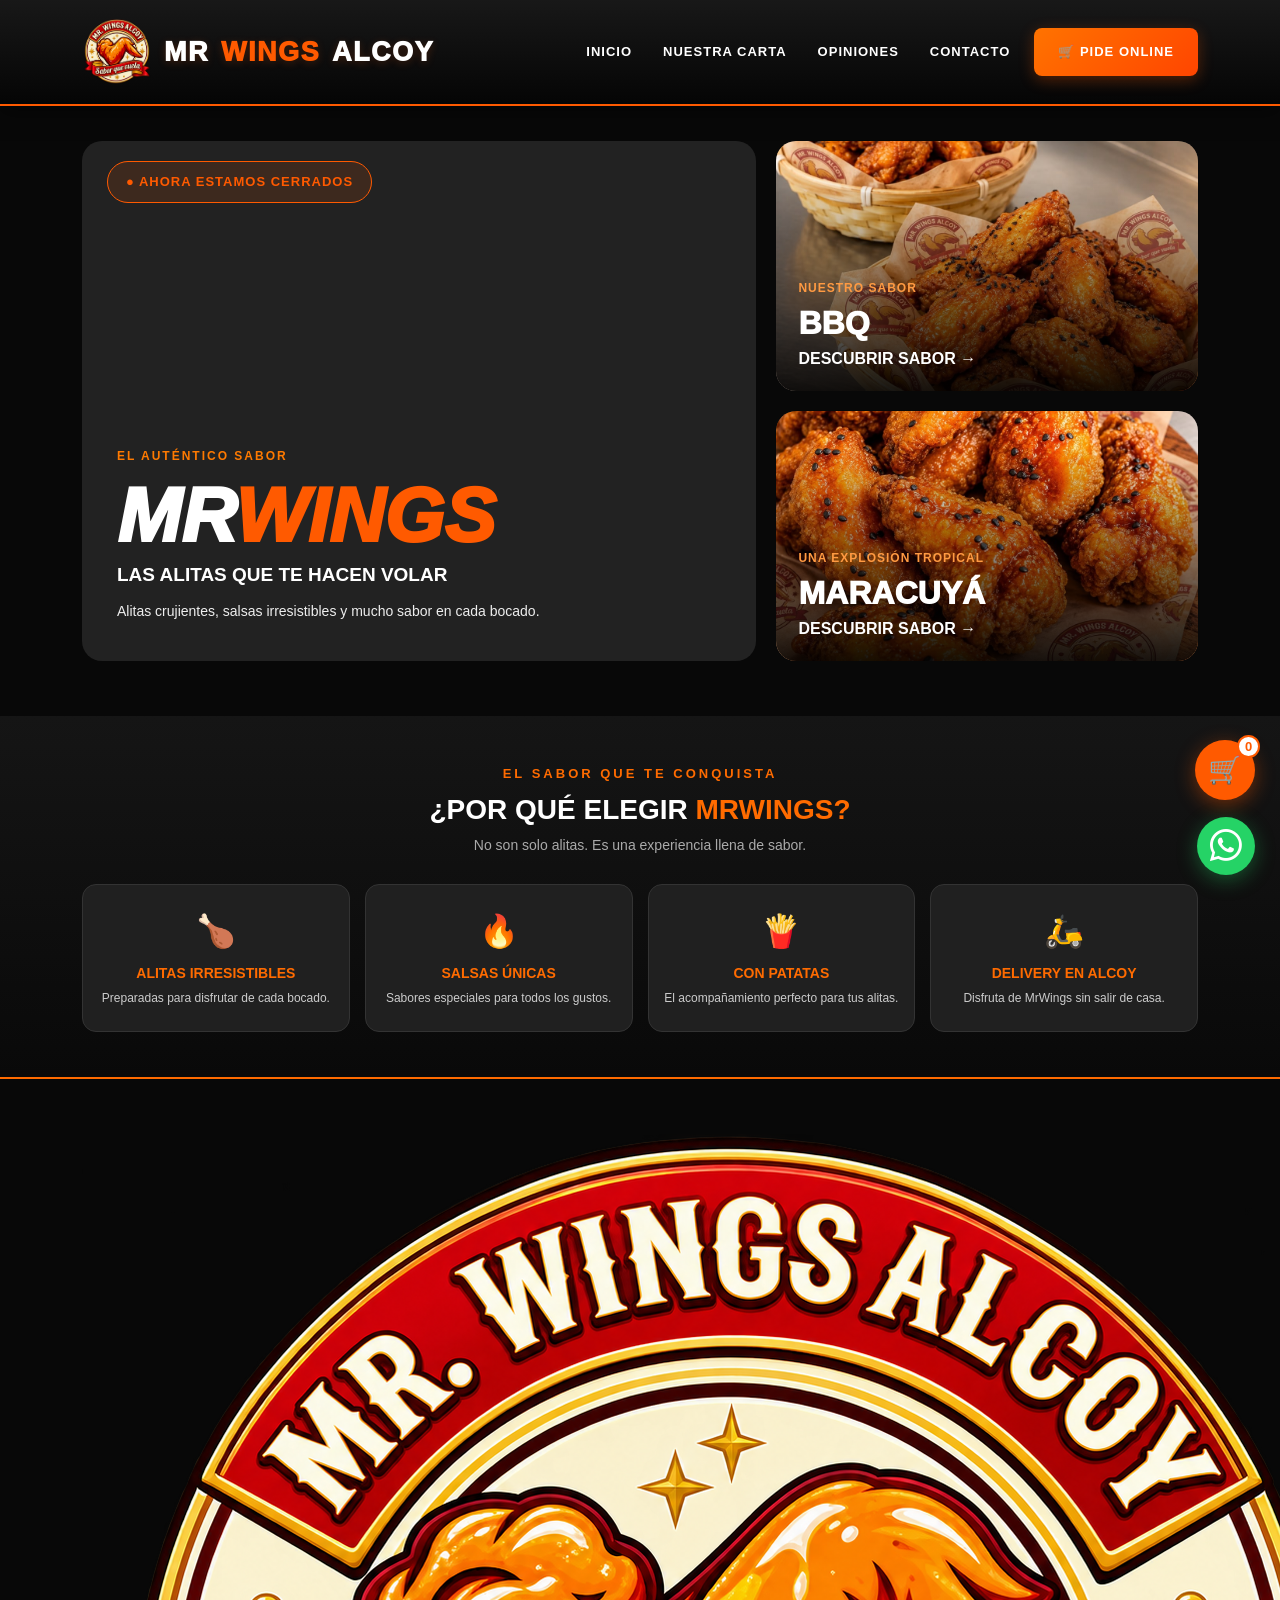
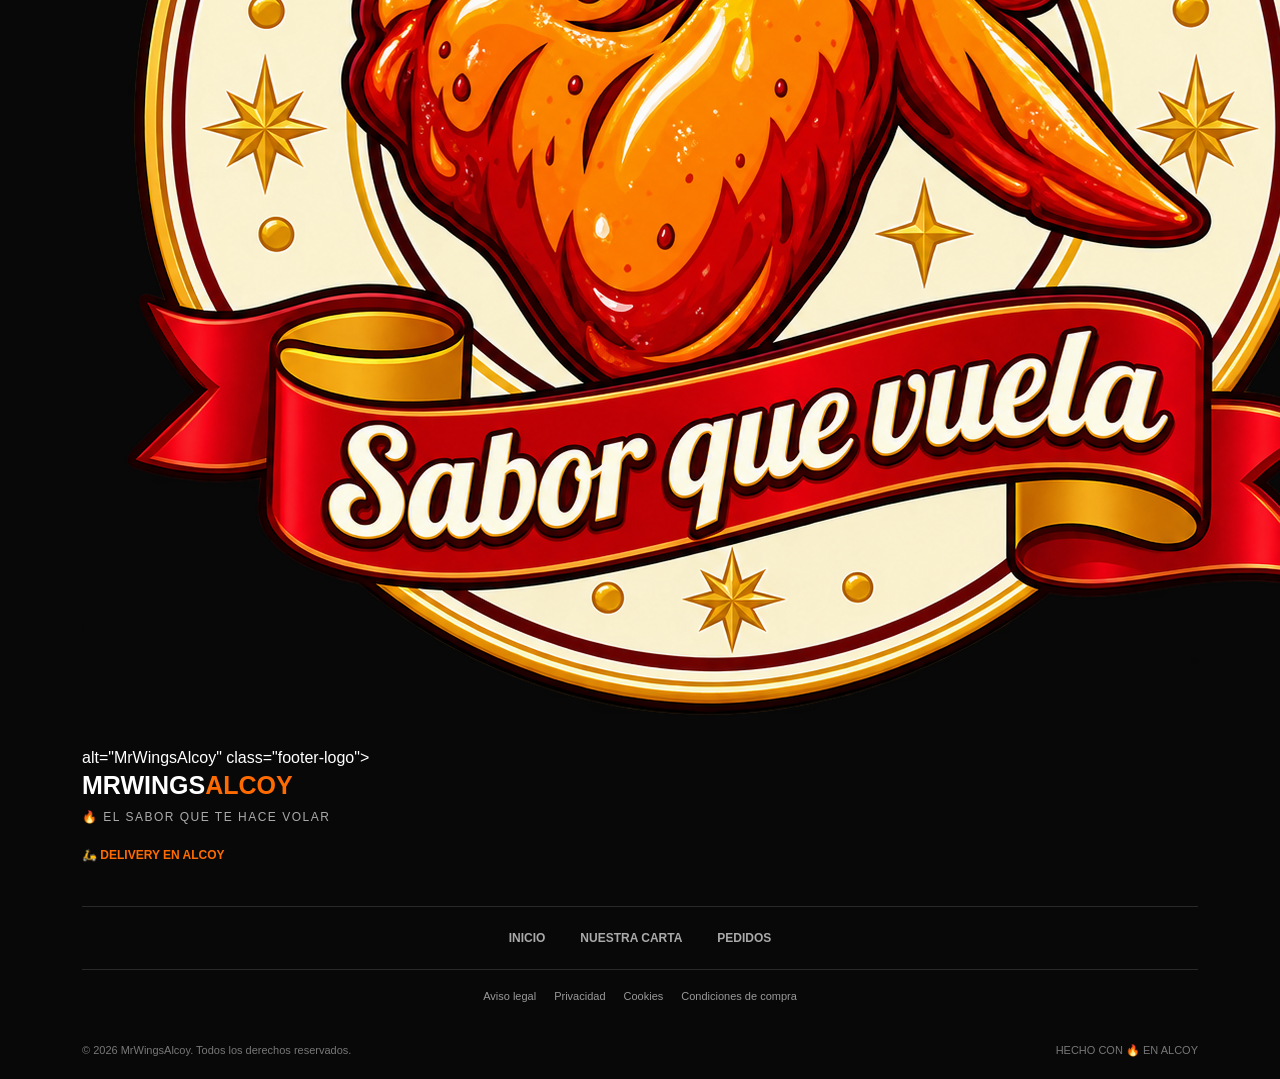
==== index.html @ 542bba17 "Update index.html" ====
<!DOCTYPE html>
<html lang="es">
<head>
    <meta charset="UTF-8">
    <meta name="viewport" content="width=device-width, initial-scale=1.0">

    <title>MrWingsAlcoy | Alitas de pollo y delivery en Alcoy</title>

    <meta name="description" content="Disfruta de las mejores alitas de pollo en Alcoy con MrWingsAlcoy. Alitas BBQ, bravas, acevichadas, maracuyá y trufadas. Haz tu pedido online y disfruta de nuestro servicio a domicilio.">
    <meta name="google-site-verification" content="Uw_Z_bibRD_j3VTrL-DyBEvqfF0OTS5CaYgEbSzAxOk">

    <meta name="keywords" content="alitas en Alcoy, alitas a domicilio Alcoy, wings Alcoy, comida a domicilio Alcoy, alitas BBQ, alitas bravas, MrWingsAlcoy">

    <meta name="author" content="MrWingsAlcoy">
    <meta name="robots" content="index, follow">
    <meta name="theme-color" content="#101010">

    <link href="https://cdn.jsdelivr.net/npm/bootstrap@5.3.3/dist/css/bootstrap.min.css" rel="stylesheet">
    <link rel="stylesheet" href="https://cdn.jsdelivr.net/npm/bootstrap-icons@1.11.3/font/bootstrap-icons.min.css">
    <link rel="stylesheet" href="css/style.css">
</head>

<body>

<!-- NAVEGACIÓN -->

<nav class="navbar navbar-expand-lg navbar-dark">
    <div class="container">

        <a class="navbar-brand" href="#inicio">
            <img src="img/Logo.png" alt="Logotipo oficial de MrWingsAlcoy, alitas de pollo en Alcoy">
            MR<span>WINGS</span>ALCOY
        </a>

        <button class="navbar-toggler"
                type="button"
                data-bs-toggle="collapse"
                data-bs-target="#menu"
                aria-controls="menu"
                aria-expanded="false"
                aria-label="Abrir menú">
            <span class="navbar-toggler-icon"></span>
        </button>

        <div class="collapse navbar-collapse" id="menu">
            <ul class="navbar-nav ms-auto align-items-lg-center">

                <li class="nav-item">
                    <a class="nav-link" href="#inicio">INICIO</a>
                </li>

                <li class="nav-item">
                    <a class="nav-link" href="pedidos.html">NUESTRA CARTA</a>
                </li>

                <li class="nav-item">
                    <a class="nav-link" href="opiniones.html">OPINIONES</a>
                </li>

                <li class="nav-item">
                    <a class="nav-link" href="contacto.html">CONTACTO</a>
                </li>

                <li class="nav-item ms-lg-3">
                    <a href="pedidos.html" class="btn-navbar">
                        🛒 PIDE ONLINE
                    </a>
                </li>

            </ul>
        </div>
    </div>
</nav>


<!-- PORTADA PROMOCIONAL ESTILO FRANQUICIA -->

<header id="inicio" class="hero">

    <div class="container">

        <div class="hero-grid">

            <!-- PROMOCIÓN PRINCIPAL -->
<div class="hero-main">

   <video class="hero-video"
       autoplay
       muted
       loop
       playsinline
       webkit-playsinline
       preload="auto">

    <source src="img/videoalitas.mp4" type="video/mp4">

    Tu navegador no admite vídeos.
</video>

                <div id="business-status" class="business-status">
    COMPROBANDO HORARIO...
</div>

<div class="hero-main-content">

    <span class="hero-label">EL AUTÉNTICO SABOR</span>

                    <h1>
    MR<span>WINGS</span>
    <span class="visually-hidden"> - Alitas de pollo en Alcoy</span>
</h1>

                    <h2>LAS ALITAS QUE TE HACEN VOLAR</h2>

                    <p>
                        Alitas crujientes, salsas irresistibles
                        y mucho sabor en cada bocado.
                    </p>

                </div>

            </div>

            <!-- PROMOCIONES SECUNDARIAS -->
            <div class="hero-promotions">

                <div class="hero-promo-card">

                    <img src="img/eslogan2.jpg" alt="Alitas de pollo BBQ a domicilio en Alcoy - MrWingsAlcoy">

                    <div class="hero-promo-content">
                        <span>NUESTRO SABOR</span>
                        <h3>BBQ</h3>
                        <a href="pedidos.html">DESCUBRIR SABOR →</a>
                    </div>

                </div>

                <div class="hero-promo-card">

                    <img src="img/eslogan1.jpg" alt="Alitas de pollo con salsa de maracuyá en Alcoy - MrWingsAlcoy">

                    <div class="hero-promo-content">
                        <span>UNA EXPLOSIÓN TROPICAL</span>
                        <h3>MARACUYÁ</h3>
                        <a href="pedidos.html">DESCUBRIR SABOR →</a>
                    </div>

                </div>

            </div>

        </div>

    </div>

</header>

<!-- NOTIFICACIÓN DEL CARRITO -->

<div id="cart-notification" class="cart-notification">
    ✓ Producto añadido al carrito
</div>
<!-- CARRITO LATERAL -->

<div id="cart-overlay" class="cart-overlay"></div>

<aside id="cart-drawer" class="cart-drawer" aria-label="Carrito de compra">

    <div class="cart-drawer-header">

        <h2>MI <span>CARRITO</span></h2>

        <button type="button"
                id="close-cart"
                class="close-cart"
                aria-label="Cerrar carrito">
            ✕
        </button>

    </div>

    <div id="cart-items">

        <p class="cart-empty">
            🛒 Tu carrito está vacío.
            ¡Añade tus alitas favoritas!
        </p>

    </div>
<button type="button" id="clear-cart" class="clear-cart">
    🗑️ VACIAR CARRITO
</button>
    <div class="cart-total">
        <span>TOTAL:</span>
        <strong id="cart-total">0,00 €</strong>
    </div>

    <button type="button" id="checkout-button" class="btn-order">
        CONTINUAR CON EL PEDIDO
    </button>

</aside>
<!-- POR QUÉ ELEGIR MRWINGS -->
<section class="why-mrwings">

    <div class="container">

        <div class="why-header">
            <span>EL SABOR QUE TE CONQUISTA</span>
            <h2>¿POR QUÉ ELEGIR <strong>MRWINGS?</strong></h2>
            <p>No son solo alitas. Es una experiencia llena de sabor.</p>
        </div>

        <div class="why-grid">

            <div class="why-card">
                <div class="why-icon">🍗</div>
                <h3>ALITAS IRRESISTIBLES</h3>
                <p>Preparadas para disfrutar de cada bocado.</p>
            </div>

            <div class="why-card">
                <div class="why-icon">🔥</div>
                <h3>SALSAS ÚNICAS</h3>
                <p>Sabores especiales para todos los gustos.</p>
            </div>

            <div class="why-card">
                <div class="why-icon">🍟</div>
                <h3>CON PATATAS</h3>
                <p>El acompañamiento perfecto para tus alitas.</p>
            </div>

            <div class="why-card">
                <div class="why-icon">🛵</div>
                <h3>DELIVERY EN ALCOY</h3>
                <p>Disfruta de MrWings sin salir de casa.</p>
            </div>

        </div>

    </div>

</section>

<!-- FOOTER PROFESIONAL MRWINGS -->
<footer id="contacto" class="footer-mrwings">

    <div class="container">

        <div class="footer-grid">

            <!-- MARCA -->
            <div class="footer-brand">

                <img src="img/Logo.png" alt="Logotipo oficial de MrWingsAlcoy, alitas de pollo en Alcoy">
                     alt="MrWingsAlcoy"
                     class="footer-logo">

                <h3>MRWINGS<span>ALCOY</span></h3>

                <p>🔥 EL SABOR QUE TE HACE VOLAR</p>

                <span class="footer-delivery">
                    🛵 DELIVERY EN ALCOY
                </span>

            </div>

           <!-- HORARIOS -->
<div class="footer-info">

    <h4>HORARIO DE ATENCIÓN</h4>

    <p class="footer-closed">Lunes cerrado</p>

    <p>Martes a domingo</p>
    <strong>18:30 – 23:30</strong>

    <div class="footer-payment">
        <h4>MÉTODOS DE PAGO</h4>

        <div class="payment-options">
            <span>💶 EFECTIVO</span>
            <span>📱 BIZUM</span>
        </div>
    </div>

</div>
            <!-- CONTACTO Y REDES -->
            <div class="footer-social">

                <h4>¡HAZ TU PEDIDO!</h4>

                <a href="https://wa.me/34611210874?text=Hola,%20quiero%20hacer%20un%20pedido."
                   target="_blank"
                   rel="noopener noreferrer"
                   class="footer-whatsapp">

                    <i class="bi bi-whatsapp"></i>
                    PEDIR POR WHATSAPP

                </a>

                <div class="footer-social-links">

                    <a href="https://www.instagram.com/mrwingsalcoy/"
                       target="_blank"
                       rel="noopener noreferrer"
                       aria-label="Instagram">

                        <i class="bi bi-instagram"></i>

                    </a>

                    <a href="https://www.tiktok.com/@mrwingsalcoy"
                       target="_blank"
                       rel="noopener noreferrer"
                       aria-label="TikTok">

                        <i class="bi bi-tiktok"></i>

                    </a>

                </div>

            </div>

        </div>

        <!-- NAVEGACIÓN -->
        <div class="footer-navigation">

            <a href="index.html">INICIO</a>
            <a href="pedidos.html">NUESTRA CARTA</a>
            <a href="pedidos.html">PEDIDOS</a>

        </div>
<!-- ENLACES LEGALES -->
<div class="footer-legal">

    <a href="aviso-legal.html">Aviso legal</a>
    <a href="privacidad.html">Privacidad</a>
    <a href="cookies.html">Cookies</a>
    <a href="condiciones.html">Condiciones de compra</a>

</div>
        <!-- COPYRIGHT -->
        <div class="footer-bottom">

            <p>
                © 2026 MrWingsAlcoy. Todos los derechos reservados.
            </p>

            <span>HECHO CON 🔥 EN ALCOY</span>

        </div>

    </div>

</footer>

<!-- CARRITO FLOTANTE -->

<a href="#pedido"
   class="cart-float"
   id="open-cart"
   aria-label="Abrir carrito">
    🛒
    <span id="cart-count">0</span>
</a>


<!-- WHATSAPP FLOTANTE -->
<a href="https://wa.me/34611210874"
   class="whatsapp-button"
   target="_blank"
   rel="noopener noreferrer"
   aria-label="Pedir por WhatsApp">

    <i class="bi bi-whatsapp" aria-hidden="true"></i>

</a>


<!-- SCRIPTS -->

<script src="https://cdn.jsdelivr.net/npm/bootstrap@5.3.3/dist/js/bootstrap.bundle.min.js"></script>
<script src="js/script.js"></script>

</body>
</html>
---- css/style.css ----
/* =========================================
   MRWINGSALCOY - CONFIGURACIÓN GENERAL
========================================= */

* {
    margin: 0;
    padding: 0;
    box-sizing: border-box;
}

html {
    scroll-behavior: smooth;
}

body {
    position: relative;
    isolation: isolate;
    background: #101010;
    color: #ffffff;
    font-family: Arial, Helvetica, sans-serif;
    overflow-x: hidden;
}

/* =========================================
   NAVEGACIÓN
========================================= */

.navbar {
    background: #080808;
    padding: 18px 0;
    border-bottom: 2px solid #ff5a00;
    min-height: 85px;
}

.navbar-brand {
    font-size: 25px;
    font-weight: 900;
    letter-spacing: 1px;
}

.navbar-brand span,
footer h2 span {
    color: #ff5a00;
}

.nav-link {
    color: white !important;
    font-weight: bold;
    margin-left: 18px;
    transition: 0.3s;
}

.nav-link:hover {
    color: #ff5a00 !important;
}

/* =========================================
   PORTADA PRINCIPAL
========================================= */

.hero {
    min-height: 580px;
    display: flex;
    align-items: center;
    background: #080808 !important;
    overflow: hidden;
}

.hero-content {
    padding: 100px 0;
}

.subtitle {
    color: #ff5a00;
    font-weight: 900;
    letter-spacing: 5px;
    font-size: 17px;
}

.hero h1 {
    font-size: clamp(65px, 10vw, 115px);
    font-weight: 1000;
    line-height: .9;
    font-style: italic;
}

.hero h1 span {
    color: #ff5a00;
}

.hero-content > p:not(.subtitle) {
    font-size: 21px;
    margin: 25px 0;
}

/* =========================================
   BOTONES
========================================= */

.btn-order {
    display: inline-block;

    background: #ff5a00;
    color: white;

    text-decoration: none;

    font-size: 16px;
    font-weight: 900;

    padding: 16px 35px;

    border-radius: 4px;

    transition: .3s;
}

.btn-order:hover {
    background: white;
    color: #ff5a00;
    transform: scale(1.05);
}

/* =========================================
   PRESENTACIÓN
========================================= */

.presentation {
    padding: 80px 15px;
    background: rgba(23,23,23,.90);
}

.presentation h2 {
    font-size: 32px;
    font-weight: 900;
    margin-bottom: 20px;
}

.presentation h2 span {
    color: #ff5a00;
}

.presentation p {
    max-width: 700px;
    margin: auto;

    color: #cccccc;

    font-size: 18px;
    line-height: 1.8;
}

/* =========================================
   CARTA DIGITAL
========================================= */

.menu-section {
    padding: 90px 0;
    text-align: center;
    background: transparent;
}

.menu-header {
    margin-bottom: 50px;
}

.menu-tag {
    color: #ff5a00;
    font-weight: 900;
    letter-spacing: 5px;
    font-size: 13px;
}

.section-title {
    font-size: 42px;
    font-weight: 1000;
    margin-bottom: 10px;
}

.section-title span {
    color: #ff5a00;
}

.section-description {
    color: #aaa;
    margin-bottom: 45px;
}

/* =========================================
   TARJETAS DE SABORES
========================================= */

/* TARJETAS DE SABORES */

.flavor-card {
    background: #171717;
    border-radius: 18px;
    overflow: hidden;
    border: 1px solid rgba(255,255,255,.10);
    transition: all .35s ease;
    height: 100%;
    padding-bottom: 0;
    box-shadow: 0 5px 20px rgba(0,0,0,.35);
}

.flavor-card:hover {
    transform: translateY(-6px);
    border-color: rgba(255,90,0,.65);
    box-shadow: 0 12px 30px rgba(255,90,0,.16);
}

.flavor-card:hover {
    transform: translateY(-8px);

    border-color: #ff5a00;

    box-shadow:
        0 12px 35px rgba(255,90,0,.18);
}

/* IMÁGENES COMPLETAS DE LA CARTA */

.flavor-info {
    padding: 18px;
    text-align: left;
}

.flavor-info h3 {
    color: #ff5a00;
    font-size: 27px;
    font-weight: 900;
    margin-bottom: 12px;
    letter-spacing: 1.2px;
    text-transform: uppercase;
    text-shadow: 0 2px 8px rgba(255, 90, 0, .18);
}

.flavor-info > p {
    color: #c5c5c5;
    min-height: 48px;
    font-size: 15px;
    line-height: 1.6;
    margin-top: 10px;
    margin-bottom: 18px;
    letter-spacing: .3px;
}

/* =========================================
   PRECIOS PREMIUM MRWINGSALCOY
========================================= */

.prices {
    display: flex;
    flex-direction: column;
    width: 100%;
    margin-top: 22px;
    padding-top: 12px;
    border-top: 2px solid #ff5a00;
}

.prices span {
    display: flex;
    justify-content: space-between;
    align-items: center;
    width: 100%;
    padding: 15px 5px;
    color: #ffffff;
    border-bottom: 1px solid #383838;
    font-size: 19px;
    font-weight: 700;
}

.prices b {
    color: #ff5a00;
    font-size: 24px;
    font-weight: 900;
    white-space: nowrap;
}

.prices span:hover {
    background: #1d1d1d;
    transition: .3s ease;
}

/* =========================================
   PIE DE CARTA
========================================= */

.menu-footer {
    margin-top: 55px;
}

.menu-footer p {
    color: #ff8a45;

    font-weight: 900;

    margin-bottom: 25px;

    font-size: 14px;

    letter-spacing: 1px;
}

.menu-note {
    color: #ff8a45;
    margin-top: 40px;
    font-weight: bold;
}

/* =========================================
   COMBOS
========================================= */

.combos-section {
    padding: 100px 15px;

    background:
        linear-gradient(
            135deg,
            rgba(36,36,36,.95),
            rgba(17,17,17,.95)
        );
}

.combos-section p {
    color: #ccc;

    margin: 20px 0 30px;

    font-size: 19px;
}

/* =========================================
   FOOTER
========================================= */

footer {
    padding: 65px 15px 25px;

    background: rgba(8,8,8,.96);

    border-top: 2px solid #ff5a00;
}

footer h2 {
    font-size: 35px;
    font-weight: 1000;
    margin-bottom: 25px;
}

footer p {
    color: #aaa;
    margin-bottom: 12px;
}

.social-links {
    margin: 25px 0;
}

.social-links a {
    color: #ff5a00;

    text-decoration: none;

    font-weight: bold;

    margin: 0 15px;
}

.social-links a:hover {
    color: white;
}

.copyright {
    border-top: 1px solid #333;

    padding-top: 20px;

    margin-top: 30px;

    font-size: 13px;
}

/* =========================================
   BOTÓN WHATSAPP
========================================= */

.whatsapp-button {
    position: fixed;

    bottom: 25px;
    right: 25px;

    background: #25d366;
    color: white;

    text-decoration: none;

    font-weight: bold;

    padding: 15px 22px;

    border-radius: 50px;

    z-index: 1000;

    box-shadow: 0 5px 20px rgba(0,0,0,.4);

    transition: .3s;
}

.whatsapp-button:hover {
    background: #128c7e;
    color: white;
    transform: scale(1.05);
}

/* =========================================
   ANIMACIONES
========================================= */

.reveal {
    opacity: 0;
    transform: translateY(25px);
    transition: .7s ease;
}

.reveal.visible {
    opacity: 1;
    transform: translateY(0);
}
/* BOTONES DE PEDIDO POR SABOR */

.btn-flavor-order {
    display: block;
    width: 100%;
    margin-top: 18px;
    padding: 15px 12px;
    background: linear-gradient(135deg, #ff6a00, #ff4500);
    color: white;
    text-align: center;
    text-decoration: none;
    font-weight: 900;
    font-size: 14px;
    letter-spacing: .8px;
    border: none;
    border-radius: 10px;
    cursor: pointer;
    transition: all .25s ease;
    box-shadow: 0 4px 12px rgba(255, 90, 0, .25);
}

.btn-flavor-order:hover {
    background: linear-gradient(135deg, #ff7b19, #ff5a00);
    transform: translateY(-2px);
    box-shadow: 0 7px 18px rgba(255, 90, 0, .35);
}

.btn-flavor-order:active {
    transform: scale(.97);
}
.btn-flavor-order:hover {
    background: white;
    color: #ff5a00;
    transform: translateY(-3px);
    box-shadow: 0 5px 15px rgba(255,90,0,.25);
}
/* =========================================
   TABLETS Y MÓVILES
========================================= */

@media (max-width: 768px) {

        /* CABECERA MÓVIL */

.navbar .container {
    display: flex;
    flex-wrap: wrap;
    align-items: center;
    justify-content: space-between;
}

.navbar .navbar-brand {
    display: flex;
    align-items: center;
    gap: 4px;
    font-size: 28px !important;
    letter-spacing: 0;
    white-space: nowrap;
    margin: 0;
    flex: 0 1 auto;
    min-width: 0;
}

.navbar .navbar-brand img {
    width: 60px;
    height: 60px;
    flex-shrink: 0;
}

.navbar .navbar-toggler {
    flex-shrink: 0;
    margin-left: auto;
}
.navbar-collapse {
    flex: 0 0 100%;
    width: 100%;
    background: #080808;
    padding: 15px 0 20px;
}

.navbar-collapse .navbar-nav {
    display: flex;
    flex-direction: column;
    align-items: stretch !important;
    width: 100%;
    padding: 0;
}

.navbar-collapse .nav-item {
    width: 100%;
    text-align: center;
}

.navbar-collapse .nav-link {
    display: block;
    width: 100%;
    padding: 14px 10px;
    margin: 0;
    font-size: 14px;
}

.navbar-collapse .btn-navbar {
    display: block;
    width: 90%;
    margin: 12px auto;
    text-align: center;
}
    body::before {
        background-size: 90vw;
        opacity: .05;
    }

    .hero {
        min-height: 500px;
        background-position: 60% center;
    }

    .hero-content {
        padding: 80px 15px;
    }

    .hero h1 {
        font-size: 70px;
    }

    .section-title {
        font-size: 32px;
    }

    .presentation h2 {
        font-size: 25px;
    }

    .menu-section {
        padding: 65px 0;
    }

    .menu-tag {
        letter-spacing: 3px;
    }

    .flavor-info {
        padding: 18px;
    }

   .prices span {
    font-size: 15px;
}

.prices b {
    font-size: 18px;
}

    .combos-section {
        padding: 70px 15px;
    }

    footer {
        padding: 45px 15px 20px;
    }

    .whatsapp-button {
        bottom: 15px;
        right: 15px;
    }
}

/* =========================================
   PANTALLAS PEQUEÑAS
========================================= */

@media (max-width: 380px) {

    .hero h1 {
        font-size: 55px;
    }

    .section-title {
        font-size: 28px;
    }

    .flavor-info {
        padding: 15px;
    }

    .prices span {
    font-size: 13px;
}

.prices b {
    font-size: 17px;
}
}
/* =========================================
   COMBOS PREMIUM MRWINGSALCOY
========================================= */

.combos-section {
    padding: 100px 15px;
    background: #101010;
}

.combo-card {
    position: relative;
    height: 100%;
    padding: 35px 25px;
    background: linear-gradient(145deg, #242424, #141414);
    border: 1px solid #383838;
    border-radius: 15px;
    overflow: hidden;
    transition: .35s ease;
}

.combo-card:hover {
    transform: translateY(-10px);
    border-color: #ff5a00;
    box-shadow: 0 15px 35px rgba(255,90,0,.20);
}

.combo-number {
    color: #ff5a00;
    font-size: 15px;
    font-weight: 900;
    letter-spacing: 3px;
    margin-bottom: 20px;
}

.combo-card h3 {
    color: white;
    font-size: 25px;
    font-weight: 1000;
    margin-bottom: 15px;
}

.combo-quantity {
    color: #ff5a00;
    font-size: 85px;
    font-weight: 1000;
    line-height: 1;
}

.combo-label {
    display: block;
    color: white;
    font-size: 17px;
    font-weight: 900;
    letter-spacing: 5px;
}

.combo-divider {
    height: 2px;
    width: 60px;
    background: #ff5a00;
    margin: 25px auto;
}

.combo-card p {
    color: #ddd;
    font-size: 17px;
    margin: 15px 0;
}

.combo-badge {
    display: inline-block;
    background: #ff5a00;
    color: white;
    padding: 7px 12px;
    font-size: 11px;
    font-weight: 900;
    border-radius: 3px;
    margin-bottom: 15px;
}

.combo-featured {
    border: 2px solid #ff5a00;
    transform: scale(1.03);
}

.btn-combo {
    display: block;
    width: 100%;
    margin-top: 30px;
    padding: 15px;
    background: #ff5a00;
    color: white;
    text-decoration: none;
    font-size: 15px;
    font-weight: 900;
    letter-spacing: 1px;
    border-radius: 5px;
    transition: .3s;
}

.btn-combo:hover {
    background: white;
    color: #ff5a00;
}

@media (max-width: 768px) {
    .combo-featured {
        transform: none;
    }

    .combo-card {
        padding: 30px 20px;
    }
}
/* FOTOGRAFÍAS DE LOS COMBOS */
.combo-image {
    display: block;
    width: 100%;
    height: 180px;
    object-fit: contain;
    object-position: center;
    border-radius: 10px;
    margin: 0 auto 20px;
}
/* =========================================
   PORTADA IMPACTANTE MRWINGSALCOY
========================================= */

.hero {
    min-height: 650px;
    display: flex;
    align-items: center;
    background:
        radial-gradient(circle at 75% 50%, #292019 0%, #080808 65%);
    overflow: hidden;
}

.hero-content {
    display: flex;
    align-items: center;
    justify-content: space-between;
    gap: 40px;
    padding: 70px 0;
}

.hero-text {
    flex: 1;
    max-width: 580px;
}

.hero h1 {
    font-size: clamp(75px, 10vw, 125px);
    font-weight: 1000;
    font-style: italic;
    line-height: .82;
    margin: 20px 0;
    color: white;
}

.hero h1 span {
    color: #ff5a00;
}

.hero-text h2 {
    color: white;
    font-size: 25px;
    font-weight: 900;
    margin: 25px 0 15px;
}

.hero-description {
    color: #ccc;
    font-size: 19px;
    line-height: 1.6;
    margin-bottom: 30px;
}

.hero-image {
    flex: 1;
    max-width: 520px;
}

.hero-image img {
    width: 100%;
    height: 430px;
    object-fit: cover;
    border-radius: 15px;
    box-shadow: 0 15px 50px rgba(255,90,0,.20);
    border: 2px solid #ff5a00;
}

/* MÓVILES */

@media (max-width: 768px) {

    /* PORTADA */
    .hero-content {
        flex-direction: column;
        text-align: center;
        padding: 60px 15px;
    }

    .hero h1 {
        font-size: 85px;
    }

    .hero-text h2 {
        font-size: 21px;
    }

    .hero-image {
        width: 100%;
    }

    .hero-image img {
        height: 280px;
    }


    /* TARJETAS DE COMBOS */
    .combo-card {
        height: auto;
        padding: 18px 15px;
        margin-bottom: 20px;
    }

    /* IMÁGENES DE COMBOS */
    .combo-image {
        display: block;
        width: 100%;
        height: auto;
        object-fit: contain;
        margin-bottom: 12px;
    }

    /* TÍTULO DE SELECCIÓN */
    .combo-selection-title {
        margin-top: 10px;
        font-size: 18px;
    }

}
/* =========================================
   NAVBAR PREMIUM MRWINGSALCOY
========================================= */

.navbar {
    background: linear-gradient(180deg, #181818 0%, #050505 100%);
    padding: 12px 0;
    border-bottom: 2px solid #ff5a00;
    position: sticky;
    top: 0;
    z-index: 1000;
    box-shadow: 0 5px 20px rgba(0, 0, 0, 0.5);
    transition: all 0.3s ease;
}

.navbar-brand {
    display: flex;
    align-items: center;
    gap: 12px;
    font-size: 27px;
    font-weight: 1000;
    letter-spacing: 1.5px;
    color: #fff !important;
    text-shadow: 0 2px 8px rgba(255, 90, 0, 0.2);
    transition: transform .3s ease;
}

.navbar-brand:hover {
    transform: scale(1.03);
}

.navbar-brand img {
    width: 70px;
    height: 70px;
    object-fit: contain;
}
.navbar-brand span {
    color: #ff5a00;
}

.nav-link {
    position: relative;
    color: white !important;
    font-size: 13px;
    font-weight: 900;
    margin-left: 15px;
    letter-spacing: 1px;
    transition: .3s;
}

.nav-link::after {
    content: "";
    position: absolute;
    left: 0;
    bottom: 0;
    width: 0;
    height: 2px;
    background: #ff5a00;
    transition: width .3s ease;
}

.nav-link:hover {
    color: #ff5a00 !important;
}

.nav-link:hover::after {
    width: 100%;
}

.nav-link:hover {
    color: #ff5a00 !important;
}

.btn-navbar {
    display: inline-block;
    background: linear-gradient(135deg, #ff7300, #ff4500);
    color: white;
    padding: 14px 24px;
    border-radius: 8px;
    text-decoration: none;
    font-size: 13px;
    font-weight: 900;
    letter-spacing: 1px;
    box-shadow: 0 4px 15px rgba(255, 90, 0, 0.3);
    transition: all .3s ease;
}

.btn-navbar:hover {
    background: white;
    color: #ff5a00;
    transform: translateY(-3px);
    box-shadow: 0 7px 20px rgba(255, 90, 0, 0.4);
}

/* MÓVILES */

@media (max-width: 991px) {

    .navbar-nav {
        padding: 20px 0;
        align-items: stretch !important;
    }

    .nav-link {
        margin: 8px 0;
    }

    .btn-navbar {
        display: block;
        text-align: center;
        margin-top: 12px;
    }
}
/* =========================================
   FOOTER PREMIUM MRWINGSALCOY
========================================= */

footer {
    padding: 70px 15px 25px;
    background: #080808;
    border-top: 3px solid #ff5a00;
}

.footer-logo {
    font-size: 38px;
    font-weight: 1000;
    color: #fff;
    letter-spacing: 2px;
    margin-bottom: 10px;
}

.footer-logo span {
    color: #ff5a00;
}

.footer-tagline {
    color: #ff5a00 !important;
    font-weight: 900;
    letter-spacing: 2px;
    margin-bottom: 25px;
}

footer p {
    color: #bbb;
    font-size: 16px;
    margin-bottom: 12px;
}

.footer-info {
    margin: 35px auto;
    padding: 30px 15px;
    max-width: 550px;
    background: #151515;
    border: 1px solid #333;
    border-radius: 12px;
}

.footer-info h3 {
    color: #ff5a00;
    font-size: 18px;
    font-weight: 900;
    margin: 15px 0;
}

.footer-order {
    display: inline-block;
    margin-top: 20px;
    padding: 16px 25px;
    background: #ff5a00;
    color: white;
    text-decoration: none;
    font-size: 15px;
    font-weight: 900;
    border-radius: 5px;
    transition: .3s;
}

.footer-order:hover {
    background: white;
    color: #ff5a00;
    transform: translateY(-3px);
}

.social-links {
    margin: 30px 0;
}

.social-links a {
    display: inline-block;
    color: white;
    text-decoration: none;
    font-weight: 900;
    margin: 8px 15px;
    letter-spacing: 1px;
    transition: .3s;
}

.social-links a:hover {
    color: #ff5a00;
}

.copyright {
    border-top: 1px solid #333;
    padding-top: 22px;
    margin-top: 35px;
    font-size: 13px;
    color: #777;
}

@media (max-width: 600px) {
    .footer-logo {
        font-size: 29px;
    }

    .footer-info {
        padding: 25px 12px;
    }

    .footer-order {
        width: 100%;
    }
}
/* =========================================
   CARRITO DE COMPRAS MRWINGSALCOY
========================================= */

.cart-section {
    padding: 90px 15px;
    background: #171717;
}

.cart-box {
    max-width: 800px;
    margin: auto;
    padding: 35px;
    background: #101010;
    border: 1px solid #ff5a00;
    border-radius: 15px;
    box-shadow: 0 10px 35px rgba(255,90,0,.12);
}

.cart-empty {
    text-align: center;
    color: #aaa;
    font-size: 18px;
    padding: 30px 10px;
}

.cart-total {
    display: flex;
    justify-content: space-between;
    align-items: center;
    border-top: 2px solid #ff5a00;
    margin-top: 25px;
    padding-top: 25px;
    font-size: 22px;
    font-weight: 900;
}

.cart-total strong {
    color: #ff5a00;
    font-size: 28px;
}

#checkout-button {
    width: 100%;
    border: none;
    margin-top: 25px;
    cursor: pointer;
}

.product-buy {
    margin-top: 20px;
}

/* SELECTOR DE CANTIDAD Y PRECIO */

.quantity-select {
    width: 100%;
    min-height: 50px;
    padding: 12px 14px;
    background: #252525;
    color: #fff;
    border: 1px solid rgba(255, 90, 0, .65);
    border-radius: 10px;
    font-size: 15px;
    font-weight: 800;
    cursor: pointer;
    outline: none;
    transition: all .25s ease;
}

.quantity-select:focus {
    border-color: #ff5a00;
    box-shadow: 0 0 0 3px rgba(255, 90, 0, .15);
}

.quantity-select option {
    background: #252525;
    color: #fff;
    padding: 10px;
}

.add-to-cart {
    border: none;
    cursor: pointer;
}

@media (max-width: 600px) {
    .cart-box {
        padding: 22px 15px;
    }

    .cart-total {
        font-size: 18px;
    }

    .cart-total strong {
        font-size: 23px;
    }
}
/* =========================================
   PRODUCTOS DENTRO DEL CARRITO
========================================= */

.cart-item {
    display: flex;
    justify-content: space-between;
    align-items: center;
    gap: 15px;
    padding: 18px 12px;
    margin-bottom: 10px;
    background: #202020;
    border: 1px solid #333;
    border-radius: 12px;
    transition: .3s ease;
}

.cart-item:hover {
    border-color: #ff5a00;
    background: #252525;
}

.cart-item strong {
    color: #fff;
    font-size: 17px;
    font-weight: 800;
}

.cart-item p {
    color: #bbb;
    font-size: 13px;
    line-height: 1.5;
    margin: 6px 0 0;
}

.remove-item {
    background: rgba(255, 90, 0, 0.12);
    color: #ff7900;
    border: 1px solid #ff5a00;
    border-radius: 8px;
    padding: 8px 12px;
    margin-left: 12px;
    font-size: 12px;
    font-weight: 800;
    cursor: pointer;
    transition: .3s ease;
}

.remove-item:hover {
    background: #ff5a00;
    color: white;
    transform: scale(1.05);
}

/* =========================================
   FORMULARIO DE ENTREGA
========================================= */

#checkout-form {
    margin-top: 35px;
    padding-top: 25px;
    border-top: 1px solid #444;
}

#checkout-form h3 {
    color: #ff5a00;
    margin-bottom: 25px;
    font-weight: 900;
}

#checkout-form label {
    display: block;
    margin: 15px 0 7px;
    color: #fff;
    font-weight: bold;
}

```css
/* CAMPOS DEL FORMULARIO */
#checkout-form input,
#checkout-form textarea {
    width: 100%;
    padding: 14px;
    background: #171717;
    color: #fff;
    border: 1px solid #383838;
    border-radius: 9px;
    outline: none;
    font-size: 14px;
    transition: all 0.3s ease;
}

/* EFECTO AL SELECCIONAR UN CAMPO */
#checkout-form input:focus,
#checkout-form textarea:focus {
    border-color: #ff6900;
    background: #202020;
    box-shadow: 0 0 0 3px rgba(255, 105, 0, 0.15);
}

/* TEXTO DE AYUDA */
#checkout-form input::placeholder,
#checkout-form textarea::placeholder {
    color: #888;
}

#checkout-form textarea {
    min-height: 90px;
    resize: vertical;
}

#checkout-form button {
    width: 100%;
    margin-top: 25px;
}

/* BOTÓN DESACTIVADO */

#checkout-button:disabled {
    opacity: 0.45;
    cursor: not-allowed;
}

/* MÓVILES */

@media (max-width: 600px) {
    .cart-item {
        padding: 15px 5px;
    }

    .cart-item strong {
        font-size: 15px;
    }
}
/* =========================================
   CARRITO FLOTANTE
========================================= */

.cart-float {
    position: fixed;
    right: 25px;
    bottom: 100px;
    width: 60px;
    height: 60px;
    background: #ff5a00;
    color: white;
    border-radius: 50%;
    display: flex;
    justify-content: center;
    align-items: center;
    font-size: 27px;
    text-decoration: none;
    box-shadow: 0 5px 20px rgba(255, 90, 0, 0.4);
    z-index: 999;
    transition: 0.3s;
}

.cart-float:hover {
    background: #e64f00;
    color: white;
    transform: scale(1.1);
}

#cart-count {
    position: absolute;
    top: -5px;
    right: -5px;
    background: white;
    color: #ff5a00;
    width: 23px;
    height: 23px;
    border-radius: 50%;
    font-size: 13px;
    font-weight: bold;
    display: flex;
    justify-content: center;
    align-items: center;
    border: 2px solid #ff5a00;
}
/* =========================================
   CARRITO LATERAL MRWINGSALCOY
========================================= */

.cart-overlay {
    position: fixed;
    inset: 0;
    background: rgba(0, 0, 0, 0.75);
    z-index: 1998;
    opacity: 0;
    visibility: hidden;
    transition: 0.3s ease;
}

.cart-overlay.active {
    opacity: 1;
    visibility: visible;
}

/* PANEL DEL CARRITO */
.cart-drawer {
    position: fixed;
    top: 0;
    right: 0;
    width: 420px;
    max-width: 100%;
    height: 100vh;
    height: 100dvh;
    background: #151515;
    border-left: 2px solid #ff5a00;
    z-index: 1999;
    padding: 25px;
    transform: translateX(100%);
    transition: transform 0.35s ease;
    overflow-y: auto;
    overscroll-behavior: contain;
    box-sizing: border-box;
}

.cart-drawer.active {
    transform: translateX(0);
}

.cart-drawer-header {
    display: flex;
    justify-content: space-between;
    align-items: center;
    border-bottom: 1px solid #444;
    padding-bottom: 20px;
    margin-bottom: 20px;
}

.cart-drawer-header h2 {
    color: white;
    font-weight: 900;
    margin: 0;
}

.cart-drawer-header h2 span {
    color: #ff5a00;
}

.close-cart {
    background: transparent;
    color: white;
    border: none;
    font-size: 28px;
    cursor: pointer;
}

.close-cart:hover {
    color: #ff5a00;
}

.cart-drawer .cart-total {
    margin-top: 25px;
}

.cart-drawer #checkout-button {
    width: 100%;
    margin-top: 25px;
}

body.cart-open {
    overflow: hidden;
}

@media (max-width: 480px) {
    .cart-drawer {
        width: 100%;
        padding: 20px;
    }
}
/* BOTONES DE CANTIDAD DEL CARRITO */

.cart-quantity {
    display: flex;
    align-items: center;
    gap: 12px;
    margin-top: 12px;
}

.cart-quantity button {
    width: 32px;
    height: 32px;
    background: #ff5a00;
    color: white;
    border: none;
    border-radius: 5px;
    font-size: 20px;
    font-weight: bold;
    cursor: pointer;
    transition: 0.2s;
}

.cart-quantity button:hover {
    background: white;
    color: #ff5a00;
}

.cart-quantity span {
    color: white;
    font-size: 17px;
    font-weight: bold;
    min-width: 20px;
    text-align: center;
}
/* =========================================
   INDICADOR DE HORARIO MRWINGSALCOY
========================================= */

.business-status {
    display: inline-block;
    padding: 10px 18px;
    margin-top: 35px;
    margin-bottom: 0;
    border-radius: 30px;
    font-size: 13px;
    font-weight: 900;
    letter-spacing: 1px;
    position: absolute;
top: 20px;
left: 25px;
z-index: 5;
margin: 0;
}

.status-open {
    color: #00ff88;
    background: rgba(0, 255, 136, 0.12);
    border: 1px solid #00ff88;
}

.status-closed {
    color: #ff5a00;
    background: rgba(255, 90, 0, 0.12);
    border: 1px solid #ff5a00;
}
/* =========================================
   NOTIFICACIÓN DE PRODUCTOS AÑADIDOS
========================================= */

.cart-notification {
    position: fixed;
    top: 25px;
    right: 25px;
    z-index: 3000;
    background: #1b1b1b;
    color: #00ff88;
    border: 1px solid #00ff88;
    border-left: 5px solid #00ff88;
    padding: 16px 25px;
    border-radius: 8px;
    font-size: 15px;
    font-weight: 800;
    box-shadow: 0 5px 25px rgba(0,0,0,0.5);
    opacity: 0;
    visibility: hidden;
    transform: translateX(120%);
    transition: all 0.35s ease;
}

.cart-notification.show {
    opacity: 1;
    visibility: visible;
    transform: translateX(0);
}

@media (max-width: 600px) {
    .cart-notification {
        top: 15px;
        right: 15px;
        left: 15px;
        text-align: center;
    }
}
/* =========================================
   BOTÓN VACIAR CARRITO
========================================= */

.clear-cart {
    width: 100%;
    padding: 12px;
    margin-top: 20px;
    background: transparent;
    color: #ff5a00;
    border: 1px solid #ff5a00;
    border-radius: 6px;
    font-size: 13px;
    font-weight: 900;
    cursor: pointer;
    transition: 0.3s ease;
}

.clear-cart:hover {
    background: #ff5a00;
    color: white;
    transform: translateY(-2px);
}
/* =========================================
   FORMULARIO PROFESIONAL DE ENTREGA
========================================= */

#checkout-form {
    margin-top: 30px;
    padding: 25px 20px;
    background: #1c1c1c;
    border: 1px solid #333;
    border-radius: 12px;
}

#checkout-form h3 {
    color: #ff5a00;
    font-size: 22px;
    font-weight: 900;
    text-align: center;
    margin-bottom: 25px;
}

#checkout-form label {
    display: block;
    color: #fff;
    font-size: 14px;
    font-weight: 700;
    margin: 18px 0 8px;
}

#checkout-form input,
#checkout-form textarea {
    width: 100%;
    padding: 14px;
    background: #101010;
    color: white;
    border: 1px solid #444;
    border-radius: 7px;
    font-size: 14px;
    transition: 0.3s ease;
}

#checkout-form input:focus,
#checkout-form textarea:focus {
    border-color: #ff5a00;
    box-shadow: 0 0 8px rgba(255, 90, 0, 0.2);
    outline: none;
}

#checkout-form input::placeholder,
#checkout-form textarea::placeholder {
    color: #888;
}

#checkout-form textarea {
    min-height: 100px;
    resize: vertical;
}

.delivery-notice {
    display: block;
    color: #ff9a50;
    font-size: 12px;
    margin-top: 10px;
    line-height: 1.5;
}

/* BOTÓN ENVIAR PEDIDO POR WHATSAPP */
#checkout-form button {
    width: 100%;
    padding: 16px;
    margin-top: 25px;
    background: linear-gradient(135deg, #ff7900, #ff4500);
    color: white;
    border: none;
    border-radius: 10px;
    font-size: 14px;
    font-weight: 900;
    letter-spacing: 0.5px;
    cursor: pointer;
    box-shadow: 0 5px 18px rgba(255, 90, 0, 0.25);
    transition: all 0.3s ease;
}

/* EFECTO AL PASAR EL CURSOR */
#checkout-form button:hover {
    transform: translateY(-3px);
    box-shadow: 0 8px 22px rgba(255, 90, 0, 0.4);
}

/* EFECTO AL PULSAR */
#checkout-form button:active {
    transform: scale(0.97);
}
/* SELECTORES DE SABORES DE LOS COMBOS */

.combo-flavor-select {
    background-color: #171717;
    color: white;
    border: 1px solid #ff6600;
    border-radius: 8px;
    padding: 12px;
    font-weight: 600;
    margin-top: 10px;
    cursor: pointer;
    transition: all 0.3s ease;
}

/* AL SELECCIONAR */

.combo-flavor-select:focus {
    background-color: #222;
    color: white;
    border: 2px solid #ff6600;
    box-shadow: 0 0 10px rgba(255, 102, 0, 0.5);
}

/* OPCIONES DEL DESPLEGABLE */

.combo-flavor-select option {
    background-color: #171717;
    color: white;
}
/* GRUPOS DE SABORES */

.combo-flavor-group {
    margin-top: 18px;
    margin-bottom: 18px;
}

.combo-flavor-group h5 {
    color: #ff6900;
    font-size: 13px;
    font-weight: 800;
    margin-bottom: 10px;
    letter-spacing: 1px;
}

/* DISTRIBUCIÓN DE BOTONES */

.flavor-options {
    display: grid;
    grid-template-columns: repeat(3, minmax(0, 1fr));
    gap: 6px;
}

.flavor-option {
    background: #242424;
    color: #fff;
    border: 1px solid #444;
    border-radius: 7px;
    padding: 9px 3px;
    font-size: 11px;
    font-weight: 800;
    cursor: pointer;
    transition: all 0.25s ease;
    min-width: 0;
}
@media (max-width: 576px) {

    .combo-card {
        padding: 12px 8px;
    }

    .flavor-options {
        grid-template-columns: repeat(2, minmax(0, 1fr));
        gap: 5px;
    }

    .flavor-option {
        font-size: 8px;
        padding: 9px 1px;
        line-height: 1.3;
        white-space: normal;
        min-width: 0;
    }

}
/* BOTONES DE SABORES */

.flavor-option {
    background: #242424;
    color: #fff;
    border: 1px solid #444;
    border-radius: 8px;
    padding: 11px 5px;
    font-size: 12px;
    font-weight: 800;
    cursor: pointer;
    transition: all 0.25s ease;
}

/* EFECTO AL PASAR EL RATÓN */

.flavor-option:hover {
    border-color: #ff6900;
    transform: translateY(-2px);
}

/* SABOR SELECCIONADO */

.flavor-option.selected {
    background: #ff6900;
    color: #fff;
    border-color: #ff6900;
    box-shadow: 0 0 12px rgba(255, 105, 0, 0.4);
}
/* TITULO DE SELECCIÓN */
.combo-selection-title {
    color: #fff;
    font-size: 19px;
    font-weight: 900;
    margin: 20px 0 15px;
}

/* CONTADOR DE SABORES */
.combo-selection-progress {
    background: #202020;
    padding: 12px;
    border-radius: 10px;
    margin-bottom: 18px;
}

.selection-counter {
    color: #ff6900;
    font-size: 12px;
    font-weight: 800;
}

/* BARRA DE PROGRESO */
.selection-progress-bar {
    height: 5px;
    background: #444;
    border-radius: 10px;
    margin-top: 9px;
    overflow: hidden;
}

.selection-progress-fill {
    height: 100%;
    width: 0%;
    background: #ff6900;
    border-radius: 10px;
    transition: width 0.3s ease;
}

/* TARJETAS DE SABORES */
.combo-flavor-group {
    background: #202020;
    border: 1px solid #383838;
    border-radius: 10px;
    padding: 12px;
    margin-bottom: 12px;
}

/* ENCABEZADO DE CADA SABOR */
.combo-flavor-heading {
    display: flex;
    align-items: center;
    gap: 10px;
    margin-bottom: 12px;
}

.combo-flavor-heading span {
    background: #ff6900;
    color: white;
    font-size: 12px;
    font-weight: 900;
    padding: 6px 9px;
    border-radius: 6px;
}

.combo-flavor-heading h5 {
    color: white;
    font-size: 13px;
    font-weight: 800;
    margin: 0;
}

/* BOTONES */
.flavor-options {
    display: grid;
    grid-template-columns: repeat(3, 1fr);
    gap: 7px;
}

.flavor-option {
    background: #292929;
    color: white;
    border: 1px solid #454545;
    border-radius: 7px;
    padding: 10px 3px;
    font-size: 10px;
    font-weight: 800;
    transition: 0.25s;
}

.flavor-option.selected {
    background: linear-gradient(135deg, #ff7900, #ff4d00);
    border: 2px solid #ff9a42;
    color: #fff;
    font-weight: 900;
    transform: scale(1.04);
    box-shadow: 0 4px 14px rgba(255,105,0,0.35);
}

.flavor-option {
    cursor: pointer;
    min-height: 42px;
    transition: all 0.25s ease;
}

.flavor-option:hover {
    border-color: #ff6900;
    transform: translateY(-2px);
}

@media (max-width: 576px) {
    .flavor-options {
        grid-template-columns: repeat(2, 1fr);
    }
}
/* COMBO COMPLETO */
.combo-card.combo-complete {
    border: 2px solid #ff6900;
    box-shadow: 0 0 18px rgba(255, 105, 0, 0.25);
    transition: all 0.3s ease;
}

/* CONTADOR COMPLETADO */
.combo-complete .selection-counter {
    color: #00d68f;
    font-weight: 900;
}

/* BARRA COMPLETADA */
.combo-complete .selection-progress-fill {
    background: #00d68f;
}
/* BOTÓN LIMPIAR SABORES */
.clear-flavors {
    width: 100%;
    margin-top: 12px;
    padding: 12px;
    background: #252525;
    color: #ff7900;
    border: 1px solid #ff6900;
    border-radius: 10px;
    font-size: 12px;
    font-weight: 900;
    letter-spacing: 1px;
    cursor: pointer;
    transition: all 0.3s ease;
}

.clear-flavors:hover {
    background: #ff6900;
    color: #fff;
    box-shadow: 0 4px 14px rgba(255,105,0,0.3);
    transform: translateY(-2px);
}

.clear-flavors:active {
    transform: scale(0.97);
}
/* BOTÓN AÑADIR COMBO */
.add-combo {
    width: 100%;
    padding: 16px;
    margin-top: 15px;
    background: linear-gradient(135deg, #ff7900, #ff4500);
    color: #fff;
    border: none;
    border-radius: 12px;
    font-size: 14px;
    font-weight: 900;
    letter-spacing: 1px;
    box-shadow: 0 5px 16px rgba(255, 90, 0, 0.25);
    cursor: pointer;
    transition: all 0.3s ease;
}

.add-combo:hover:not(:disabled) {
    transform: translateY(-3px);
    box-shadow: 0 8px 22px rgba(255, 90, 0, 0.45);
}

.add-combo:active:not(:disabled) {
    transform: scale(0.97);
}

/* BOTÓN DESACTIVADO */
.add-combo:disabled {
    background: #383838;
    color: #888;
    box-shadow: none;
    cursor: not-allowed;
    opacity: 0.7;
}
/* CARRITO FLOTANTE EN MÓVILES */
@media (max-width: 768px) {

    .cart-float {
        width: 52px;
        height: 52px;
        right: 12px;
        bottom: 100px;
        font-size: 23px;
    }

    #cart-count {
        width: 21px;
        height: 21px;
        font-size: 12px;
    }

}
/* WHATSAPP EN MÓVILES */
@media (max-width: 768px) {

    .whatsapp-button {
        right: 12px;
        bottom: 20px;
        padding: 12px 18px;
        font-size: 14px;
        border-radius: 50px;
    }

}
/* WHATSAPP CIRCULAR */
.whatsapp-button {
    width: 58px;
    height: 58px;
    padding: 0;
    display: flex;
    justify-content: center;
    align-items: center;
    border-radius: 50%;
    background: #25d366;
    color: white;
    font-size: 32px;
    box-shadow: 0 5px 20px rgba(37, 211, 102, 0.35);
}

/* WHATSAPP EN MÓVILES */
@media (max-width: 768px) {
    .whatsapp-button {
        width: 52px;
        height: 52px;
        font-size: 29px;
        right: 12px;
        bottom: 20px;
        left: auto;
    }
}
/* CONTROLES DE CANTIDAD DEL CARRITO */
.cart-quantity {
    display: flex;
    align-items: center;
    gap: 12px;
    margin-top: 12px;
}

.cart-quantity button {
    width: 36px;
    height: 36px;
    background: #252525;
    color: #ff7900;
    border: 1px solid #ff5a00;
    border-radius: 10px;
    font-size: 22px;
    font-weight: bold;
    cursor: pointer;
    transition: all 0.2s ease;
}

.cart-quantity button:hover {
    background: #ff5a00;
    color: white;
}

.cart-quantity button:active {
    transform: scale(0.90);
}

.cart-quantity span {
    min-width: 22px;
    text-align: center;
    color: white;
    font-size: 17px;
    font-weight: bold;
}
/* =====================================
   BUSCADOR DE DIRECCIONES
===================================== */

.address-autocomplete {
    position: relative;
    width: 100%;
}

#sugerencias-direccion {
    position: absolute;
    top: 100%;
    left: 0;
    width: 100%;
    background: #202020;
    border: 1px solid #ff6900;
    border-radius: 0 0 10px 10px;
    z-index: 3000;
    overflow: hidden;
    box-shadow: 0 8px 20px rgba(0, 0, 0, 0.5);
}

#sugerencias-direccion button {
    display: block;
    width: 100%;
    padding: 14px;
    background: transparent;
    color: white;
    border: none;
    border-bottom: 1px solid #383838;
    text-align: left;
    font-size: 13px;
    cursor: pointer;
    transition: background 0.2s;
}

#sugerencias-direccion button:hover {
    background: #ff6900;
    color: white;
}
/* FILA DE NÚMERO Y LOCALIDAD */
.address-details-row {
    display: grid;
    grid-template-columns: 1fr 1fr;
    gap: 12px;
    width: 100%;
    margin-top: 15px;
}

.address-field {
    min-width: 0;
}

.address-field label {
    display: block;
    margin-bottom: 8px;
    color: #ff7900;
    font-size: 13px;
    font-weight: 700;
}

.address-field input {
    width: 100%;
    box-sizing: border-box;
}
/* IMÁGENES DE LA CARTA */

.flavor-card img {
    display: block;
    width: calc(100% - 20px);
    height: 350px;
    margin: 10px auto;
    object-fit: cover;
    object-position: center;
    padding: 0;
    background: #171717;
    border-radius: 18px;
}
/* IMÁGENES DE ALITAS */
#category-alitas .flavor-card img {
    width: calc(100% - 16px);
    height: 180px;
    margin: 8px auto;
    object-fit: cover;
    object-position: center;
    border-radius: 12px;
}

/* TARJETAS DE SALSAS ADICIONALES */
#category-salsas .flavor-card img {
    height: 160px;
    border-radius: 12px;
}

#category-salsas .flavor-info {
    padding: 10px;
}

#category-salsas .flavor-info h3 {
    font-size: 18px;
    margin-bottom: 6px;
}

#category-salsas .flavor-info p {
    font-size: 13px;
    margin-bottom: 10px;
}

/* AJUSTES DE IMÁGENES EN MÓVILES */

@media (max-width: 768px) {
    .flavor-card img {
        height: 300px;
    }
}

/* TARJETAS DE POSTRES */
#category-postres .flavor-card img {
    height: 160px;
    border-radius: 12px;
}

#category-postres .flavor-info {
    padding: 10px;
}

#category-postres .flavor-info h3 {
    font-size: 18px;
    margin-bottom: 6px;
}

#category-postres .flavor-info p {
    font-size: 13px;
    margin-bottom: 10px;
}
/* =====================================
   OPINIONES DE CLIENTES
===================================== */

.opiniones-section {
    padding: 80px 0;
    background: linear-gradient(180deg, #111111, #1b1b1b);
}

.opiniones-resumen {
    max-width: 650px;
    margin: 35px auto;
    padding: 35px 20px;
    text-align: center;
    background: #222222;
    border: 1px solid rgba(255, 90, 0, .35);
    border-radius: 18px;
    box-shadow: 0 10px 30px rgba(0, 0, 0, .35);
}

.estrellas-generales {
    color: #ffb400;
    font-size: 38px;
    letter-spacing: 5px;
    margin-bottom: 15px;
}

.opiniones-resumen h3 {
    color: #ffffff;
    font-size: 25px;
    font-weight: 900;
    margin-bottom: 12px;
}

.opiniones-resumen p {
    color: #cccccc;
    font-size: 16px;
    margin-bottom: 25px;
}

.btn-opinion {
    display: inline-block;
    padding: 15px 25px;
    background: linear-gradient(135deg, #ff6a00, #ff4500);
    color: #ffffff;
    text-decoration: none;
    font-weight: 900;
    border-radius: 10px;
    transition: .25s ease;
}

.btn-opinion:hover {
    color: #ffffff;
    transform: translateY(-3px);
    box-shadow: 0 8px 20px rgba(255, 90, 0, .3);
}

@media (max-width: 768px) {
    .opiniones-section {
        padding: 55px 0;
    }

    .opiniones-resumen {
        padding: 28px 16px;
    }

    .opiniones-resumen h3 {
        font-size: 21px;
    }

    .estrellas-generales {
        font-size: 32px;
    }
}
/* =====================================
   FORMULARIO DE OPINIONES
===================================== */

.formulario-opinion {
    max-width: 650px;
    margin: 40px auto;
    padding: 30px;
    background: #222;
    border: 1px solid rgba(255, 90, 0, .35);
    border-radius: 18px;
    box-shadow: 0 10px 30px rgba(0,0,0,.3);
}

.formulario-opinion h3 {
    color: #ff5a00;
    font-size: 23px;
    font-weight: 900;
    text-align: center;
    margin-bottom: 25px;
}

.formulario-opinion label {
    display: block;
    color: #fff;
    font-weight: 700;
    margin: 18px 0 8px;
}

.formulario-opinion input,
.formulario-opinion textarea {
    width: 100%;
    padding: 13px;
    background: #151515;
    color: #fff;
    border: 1px solid #444;
    border-radius: 9px;
    outline: none;
}

.formulario-opinion input:focus,
.formulario-opinion textarea:focus {
    border-color: #ff5a00;
    box-shadow: 0 0 0 3px rgba(255,90,0,.12);
}

.selector-estrellas {
    display: flex;
    gap: 8px;
}

.selector-estrellas button {
    background: transparent;
    border: none;
    color: #666;
    font-size: 35px;
    cursor: pointer;
    padding: 0;
}

.selector-estrellas button.activa {
    color: #ffb400;
}

#mensaje-opinion {
    color: #fff;
    text-align: center;
    margin-top: 15px;
}

@media (max-width: 768px) {
    .formulario-opinion {
        padding: 22px 16px;
    }
}
/* =====================================
   TARJETAS DE OPINIONES PUBLICADAS
===================================== */

.opinion-card {
    height: 100%;
    padding: 25px;
    background: #222;
    border: 1px solid rgba(255, 90, 0, .25);
    border-radius: 16px;
    box-shadow: 0 8px 25px rgba(0,0,0,.25);
    transition: .3s ease;
}

.opinion-card:hover {
    transform: translateY(-5px);
    border-color: #ff5a00;
}

.opinion-card h4 {
    color: #fff;
    font-size: 19px;
    font-weight: 800;
    margin-bottom: 12px;
}

.opinion-estrellas {
    color: #ffb400;
    font-size: 23px;
    letter-spacing: 3px;
    margin-bottom: 15px;
}

.opinion-card p {
    color: #ccc;
    font-size: 15px;
    line-height: 1.6;
    margin: 0;
    overflow-wrap: anywhere;
}
/* =========================================
   NUEVA PORTADA PROMOCIONAL MRWINGSALCOY
========================================= */

.hero {
    min-height: auto;
    padding: 35px 0 55px;
    background: #101010;
}

.hero-grid {
    display: grid;
    grid-template-columns: 1.6fr 1fr;
    gap: 20px;
    min-height: 520px;
}

/* PROMOCIÓN PRINCIPAL */

.hero-main {
    position: relative;
    min-height: 520px;
    overflow: hidden;
    border-radius: 20px;
    background: #222;
}

.hero-main > img,
.hero-main > .hero-video {
    position: absolute;
    width: 100%;
    height: 100%;
    object-fit: cover;
    inset: 0;
    border-radius: 20px;
}

.hero-main-content {
    position: absolute;
    z-index: 2;
    left: 0;
    bottom: 0;
    max-width: 470px;
    padding: 25px 35px;
}

.hero-label {
    color: #ff7a00;
    font-size: 12px;
    font-weight: 900;
    letter-spacing: 2px;
}

.hero-main h1 {
    color: #fff;
    font-size: clamp(50px, 6vw, 80px);
    font-weight: 1000;
    font-style: italic;
    line-height: .9;
    margin: 14px 0;
}

.hero-main h1 span {
    color: #ff5a00;
}

.hero-main h2 {
    color: white;
    font-size: 19px;
    font-weight: 900;
    line-height: 1.2;
}

.hero-main-content p {
    color: #eee;
    font-size: 14px;
    line-height: 1.5;
    margin: 14px 0;
}

/* PROMOCIONES LATERALES */

.hero-promotions {
    display: grid;
    grid-template-rows: 1fr 1fr;
    gap: 20px;
}

.hero-promo-card {
    position: relative;
    min-height: 250px;
    overflow: hidden;
    border-radius: 20px;
    background: #222;
}

.hero-promo-card img {
    width: 100%;
    height: 100%;
    position: absolute;
    object-fit: cover;
    inset: 0;
    transition: transform .4s ease;
}

.hero-promo-card:hover img {
    transform: scale(1.06);
}

.hero-promo-card::after {
    content: "";
    position: absolute;
    inset: 0;
    background: linear-gradient(
        0deg,
        rgba(0,0,0,.9),
        transparent 85%
    );
}

.hero-promo-content {
    position: absolute;
    z-index: 2;
    bottom: 20px;
    left: 22px;
}

.hero-promo-content span {
    color: #ff9a42;
    font-size: 12px;
    font-weight: 900;
    letter-spacing: 1px;
}

.hero-promo-content h3 {
    color: white;
    font-size: 32px;
    font-weight: 1000;
    margin: 5px 0;
}

.hero-promo-content a {
    color: white;
    font-weight: 800;
    text-decoration: none;
}

/* ADAPTACIÓN MÓVIL */

@media (max-width: 768px) {

    .hero {
        padding: 20px 0 35px;
    }

    .hero-grid {
        grid-template-columns: 1fr;
        min-height: auto;
        gap: 15px;
    }

    .hero-main {
        min-height: 430px;
    }

    .hero-main-content {
        padding: 55px 22px;
    }

    .hero-main h1 {
        font-size: 65px;
    }

    .hero-main h2 {
        font-size: 20px;
    }

    .hero-promotions {
        grid-template-columns: 1fr 1fr;
        grid-template-rows: auto;
        gap: 12px;
    }

    .hero-promo-card {
        min-height: 190px;
    }

    .hero-promo-content {
        left: 12px;
        bottom: 12px;
    }

    .hero-promo-content h3 {
        font-size: 22px;
    }

    .hero-promo-content span {
        font-size: 9px;
    }
}

@media (max-width: 400px) {

    .hero-promotions {
        grid-template-columns: 1fr;
    }

    .hero-promo-card {
        min-height: 220px;
    }

}
/* =====================================
   PÁGINA DE PEDIDOS
===================================== */

.orders-page {
    max-width: 1200px;
    margin: 0 auto;
    padding: 50px 20px;
}

.orders-header {
    text-align: center;
    margin-bottom: 35px;
}

.orders-header h1 {
    color: #ff6b00;
    font-size: 2.5rem;
    font-weight: 900;
}

.orders-header p {
    color: #cccccc;
    font-size: 1.35rem;
    line-height: 1.6;
    max-width: 780px;
    margin: 0 auto;
    font-weight: 400;
}

/* CATEGORÍAS */

/* CATEGORÍAS DE PEDIDOS */

.order-categories {
    display: flex;
    gap: 12px;
    justify-content: center;
    flex-wrap: wrap;
    margin: 30px auto 40px;
    padding: 15px;
    background: #151515;
    border: 1px solid #333;
    border-radius: 16px;
    box-shadow: 0 8px 25px rgba(0,0,0,0.3);
}

.category-tab {
    background: #242424;
    color: #fff;
    border: 1px solid #444;
    border-radius: 12px;
    padding: 16px 22px;
    font-weight: 900;
    font-size: 13px;
    letter-spacing: .5px;
    cursor: pointer;
    transition: all .3s ease;
}

.category-tab:hover {
    background: #333;
    border-color: #ff5a00;
    color: #ff5a00;
    transform: translateY(-3px);
}

.category-tab.active {
    background: linear-gradient(135deg, #ff7300, #ff4500);
    border-color: #ff5a00;
    color: white;
    box-shadow: 0 5px 15px rgba(255,90,0,.3);
}
.category-tab:hover,
.category-tab.active {
    background: #ff6b00;
    border-color: #ff6b00;
    color: #fff;
}

/* CONTENIDO DE CATEGORÍAS */

.category-content {
    margin-bottom: 40px;
}

.category-content[hidden] {
    display: none !important;
}

.category-content h2 {
    color: #ff6b00;
    font-weight: 900;
    margin-bottom: 30px;
}

/* MÓVILES */

@media (max-width: 600px) {

    .orders-page {
        padding: 30px 12px;
    }

    .orders-header h1 {
        font-size: 2rem;
    }

   .order-categories {
    justify-content: flex-start;
    flex-wrap: nowrap;
    overflow-x: auto;
    overflow-y: hidden;
    padding: 12px;
    gap: 10px;
    scrollbar-width: none;
}

.order-categories::-webkit-scrollbar {
    display: none;
}

.category-tab {
    flex-shrink: 0;
    white-space: nowrap;
    font-size: 12px;
    padding: 13px 16px;
}
/* =================================
   CARRITO COMPACTO PARA MÓVILES
================================= */

@media (max-width: 600px) {

    .cart-drawer {
        padding: 16px;
    }

    .cart-item {
        padding: 12px 9px;
        margin-bottom: 8px;
        gap: 8px;
        border-radius: 10px;
    }

    .cart-total {
        margin-top: 16px;
        padding-top: 16px;
        font-size: 19px;
    }

    .cart-item .remove-item {
        width: 42px;
        height: 42px;
        padding: 0;
        margin-left: 6px;
        font-size: 18px;
        border-radius: 8px;
        flex-shrink: 0;
    }

    .cart-item strong {
        font-size: 15px;
    }

    .cart-item p {
        font-size: 12px;
        margin-top: 4px;
    }

}
    /* BOTONES DE CANTIDAD */
    .cart-quantity {
        gap: 8px;
        margin-top: 8px;
    }

    .cart-quantity button {
        width: 27px;
        height: 27px;
        font-size: 17px;
        border-radius: 5px;
    }

    .cart-quantity span {
        font-size: 15px;
        min-width: 18px;
    }
        /* FORMULARIO DE PEDIDO EN MÓVILES */
    #checkout-form {
        margin-top: 18px;
        padding: 15px 12px;
    }

    #checkout-form h3 {
        font-size: 18px;
        margin-bottom: 15px;
    }

    #checkout-form label {
        font-size: 13px;
        margin: 12px 0 6px;
    }

    #checkout-form input,
    #checkout-form textarea {
        padding: 11px;
        font-size: 13px;
    }

    #checkout-form textarea {
        min-height: 75px;
    }
        /* BOTÓN CONTINUAR CON EL PEDIDO */
    .btn-order {
        padding: 12px;
        font-size: 14px;
        border-radius: 8px;
        margin-top: 12px;
    }
        /* ALTURA AUTOMÁTICA DEL CARRITO */
    .cart-drawer {
        height: auto;
        max-height: 100dvh;
        overflow-y: auto;
        overscroll-behavior: contain;
    }
}
/* =====================================
   CABECERA PÁGINA DE PEDIDOS
===================================== */

.orders-topbar {
    display: flex;
    align-items: center;
    justify-content: space-between;
    padding: 12px 5%;
    background: #111;
    border-bottom: 2px solid #ff6b00;
}

.orders-logo img {
    width: 150px;
    height: 65px;
    object-fit: contain;
    border-radius: 8px;
}

.back-home {
    color: #fff;
    text-decoration: none;
    font-weight: 800;
    font-size: 14px;
    border: 1px solid #ff6b00;
    padding: 12px 18px;
    border-radius: 8px;
    transition: 0.3s;
}

.back-home:hover {
    background: #ff6b00;
    color: #fff;
}

@media (max-width: 600px) {
    /* AJUSTE DEL ENCABEZADO EN MÓVILES */
    .orders-header {
        margin-bottom: 20px;
    }

    .orders-header h1 {
        font-size: 1.5rem;
        margin-bottom: 10px;
    }

    .orders-header p {
        font-size: 0.95rem;
        line-height: 1.4;
        padding: 0 8px;
    }
}
/* VIDEO PRINCIPAL */
.hero-video {
    width: 100%;
    height: 100%;
    min-height: 450px;
    object-fit: cover;
    display: block;
    border-radius: 20px;
}
.hero-main::after {
    display: none;
    content: "";
    position: absolute;
    inset: 0;
    background: rgba(0, 0, 0, 0.15);
    z-index: 1;
    pointer-events: none;
}

.hero-main-content {
    position: relative;
    z-index: 2;
}
/* DISEÑO COMPACTO DE ALITAS EN MÓVIL */
@media (max-width: 576px) {

    #category-alitas .flavor-info {
        padding: 10px;
    }

    #category-alitas .flavor-info h3 {
        font-size: 17px;
        margin-bottom: 6px;
        letter-spacing: 0.5px;
    }

    #category-alitas .flavor-info p {
        font-size: 12px;
        line-height: 1.4;
        min-height: 50px;
        margin: 5px 0 10px;
    }

    #category-alitas .quantity-select {
        font-size: 12px;
        padding: 7px;
    }

    #category-alitas .btn-flavor-order {
        font-size: 10px;
        padding: 9px 5px;
    }
}
/* DISEÑO COMPACTO DE SALSAS EN MÓVIL */
@media (max-width: 576px) {

    #category-salsas .flavor-info {
        padding: 10px;
    }

    #category-salsas .flavor-info h3 {
     font-size: 13px;
    line-height: 1.3;
    margin-bottom: 6px;
    letter-spacing: 0.2px;
    }

    #category-salsas .flavor-info p {
        font-size: 12px;
        line-height: 1.4;
        min-height: 50px;
        margin: 5px 0 10px;
    }

    #category-salsas .quantity-select {
        font-size: 12px;
        padding: 7px;
    }

    #category-salsas .btn-flavor-order {
        font-size: 10px;
        padding: 9px 5px;
    }
}
/* POSTRES EN MÓVILES */
@media (max-width: 576px) {

    #category-postres .flavor-card img {
        height: 180px;
    }

    #category-postres .flavor-info {
        padding: 10px;
    }

    #category-postres .flavor-info h3 {
    font-size: 11px;
    line-height: 1.3;
    margin-bottom: 6px;
    letter-spacing: 0.2px;
}

   #category-postres .flavor-info p {
    font-size: 11px;
    line-height: 1.3;
    min-height: auto;
    margin: 5px 0 4px;
}

    #category-postres .quantity-select {
        font-size: 12px;
        padding: 7px;
    }

    #category-postres .btn-flavor-order {
        font-size: 10px;
        padding: 9px 5px;
    }
}
/* BEBIDAS EN MÓVILES */
@media (max-width: 576px) {

    #category-bebidas .flavor-card img {
        height: 200px;
    }

    #category-bebidas .flavor-info {
        padding: 10px;
    }

    #category-bebidas .flavor-info h3 {
        font-size: 11px;
        line-height: 1.3;
        margin-bottom: 6px;
        letter-spacing: 0.2px;
    }

    #category-bebidas .flavor-info p {
        font-size: 11px;
        line-height: 1.3;
        min-height: auto;
        margin: 5px 0 4px;
    }

    #category-bebidas .quantity-select {
        font-size: 12px;
        padding: 7px;
    }

    #category-bebidas .btn-flavor-order {
        font-size: 10px;
        padding: 9px 5px;
    }
}
/* =====================================
   POSICIÓN FINAL DE LA PORTADA
===================================== */

.hero-main {
    position: relative;
    overflow: hidden;
}

.hero-main > .business-status {
    position: absolute;
    top: 20px;
    left: 25px;
    z-index: 5;
    margin: 0;
}

.hero-main > .hero-main-content {
    position: absolute;
    left: 0;
    bottom: 0;
    z-index: 3;
    width: 100%;
    max-width: 500px;
    padding: 20px 35px 25px;
}
/* AJUSTE DEFINITIVO DE COMBOS EN MÓVILES */
@media (max-width: 576px) {

    .combo-card {
        padding: 10px 6px;
        min-width: 0;
    }

    .combo-flavor-group {
        padding: 7px;
    }

    .flavor-options {
        display: grid;
        grid-template-columns: repeat(2, minmax(0, 1fr));
        gap: 5px;
    }

    .combo-card .flavor-option {
        width: 100%;
        min-width: 0;
        padding: 9px 1px;
        font-size: 8px;
        line-height: 1.2;
        white-space: normal;
        overflow-wrap: anywhere;
    }

    .combo-selection-title {
        font-size: 13px;
    }

    .selection-counter {
        font-size: 10px;
    }

}
/* =================================
   CARRITO COMPACTO PARA MÓVILES
================================= */

@media (max-width: 600px) {

    .cart-drawer {
        padding: 16px;
    }

    .cart-item {
        padding: 12px 9px;
        margin-bottom: 8px;
        gap: 8px;
        border-radius: 10px;
    }

    .cart-total {
        margin-top: 16px;
        padding-top: 16px;
        font-size: 19px;
    }
    /* FORMULARIO DE PEDIDO EN MÓVILES */
    #checkout-form {
        margin-top: 18px;
        padding: 15px 12px;
    }

    #checkout-form h3 {
        font-size: 18px;
        margin-bottom: 15px;
    }

    #checkout-form label {
        font-size: 13px;
        margin: 12px 0 6px;
    }

    #checkout-form input,
    #checkout-form textarea {
        padding: 11px;
        font-size: 13px;
    }

    #checkout-form textarea {
        min-height: 75px;
    }
    
}
/* =====================================
   POR QUÉ ELEGIR MRWINGS
===================================== */

.why-mrwings {
    padding: 85px 20px;
    background: linear-gradient(180deg, #151515, #090909);
    color: #fff;
}

.why-header {
    text-align: center;
    margin-bottom: 50px;
}

.why-header > span {
    color: #ff6b00;
    font-size: 13px;
    font-weight: 800;
    letter-spacing: 3px;
}

.why-header h2 {
    font-size: 36px;
    font-weight: 900;
    margin: 12px 0;
}

.why-header h2 strong {
    color: #ff6b00;
}

.why-header p {
    color: #aaa;
    font-size: 16px;
}

.why-grid {
    display: grid;
    grid-template-columns: repeat(4, 1fr);
    gap: 22px;
}

.why-card {
    text-align: center;
    padding: 35px 20px;
    background: #202020;
    border: 1px solid #333;
    border-radius: 18px;
    transition: transform 0.3s ease, border-color 0.3s ease;
}

.why-card:hover {
    transform: translateY(-8px);
    border-color: #ff6b00;
}

.why-icon {
    font-size: 42px;
    margin-bottom: 18px;
}

.why-card h3 {
    color: #ff6b00;
    font-size: 17px;
    font-weight: 800;
    margin-bottom: 12px;
}

.why-card p {
    color: #ccc;
    font-size: 14px;
    line-height: 1.6;
    margin: 0;
}

/* TABLETS */
@media (max-width: 991px) {
    .why-grid {
        grid-template-columns: repeat(2, 1fr);
    }
}

/* MÓVILES */
@media (max-width: 576px) {
    .why-mrwings {
        padding: 60px 15px;
    }

    .why-header h2 {
        font-size: 27px;
    }

    .why-grid {
        gap: 12px;
    }

    .why-card {
        padding: 25px 12px;
    }

    .why-icon {
        font-size: 34px;
    }

    .why-card h3 {
        font-size: 14px;
    }

    .why-card p {
        font-size: 12px;
    }
}
/* COMPACTAR SECCIÓN POR QUÉ ELEGIR MRWINGS */

.why-mrwings {
    padding: 45px 20px;
}

.why-header {
    margin-bottom: 28px;
}

.why-header h2 {
    font-size: 28px;
    margin: 8px 0;
}

.why-header p {
    font-size: 14px;
}

.why-grid {
    gap: 15px;
}

.why-card {
    padding: 22px 15px;
    border-radius: 14px;
}

.why-icon {
    font-size: 32px;
    margin-bottom: 10px;
}

.why-card h3 {
    font-size: 14px;
    margin-bottom: 8px;
}

.why-card p {
    font-size: 12px;
}

/* MÓVILES */
@media (max-width: 576px) {
    .why-mrwings {
        padding: 35px 12px;
    }

    .why-header {
        margin-bottom: 22px;
    }

    .why-header h2 {
        font-size: 23px;
    }

    .why-card {
        padding: 18px 10px;
    }
}
/* MRWINGS - DISEÑO SUTIL PARA MÓVILES */
@media (max-width: 576px) {

    .why-mrwings {
        padding: 25px 12px;
        background: #111;
    }

    .why-header {
        margin-bottom: 18px;
    }

    .why-header > span {
        font-size: 10px;
        letter-spacing: 2px;
    }

    .why-header h2 {
        font-size: 19px;
        margin: 6px 0;
    }

    .why-header p {
        font-size: 12px;
        margin: 0;
    }

    .why-grid {
        gap: 9px;
    }

    .why-card {
        padding: 13px 8px;
        background: #191919;
        border: 1px solid #292929;
        border-radius: 10px;
    }

    .why-icon {
        font-size: 23px;
        margin-bottom: 6px;
    }

    .why-card h3 {
        font-size: 11px;
        margin-bottom: 4px;
    }

    .why-card p {
        font-size: 10px;
        line-height: 1.4;
    }
}
/* =====================================
   FOOTER PROFESIONAL MRWINGSALCOY
===================================== */

.footer-mrwings {
    background: #080808;
    color: #fff;
    padding: 55px 20px 20px;
    border-top: 2px solid #ff6b00;
}

.footer-grid {
    display: grid;
    grid-template-columns: 1.3fr 1fr 1fr;
    gap: 45px;
    padding-bottom: 40px;
}

/* MARCA */

.footer-brand {
    text-align: left;
}

.footer-logo {
    width: 75px;
    height: 75px;
    object-fit: contain;
    margin-bottom: 10px;
}

.footer-brand h3 {
    font-size: 25px;
    font-weight: 900;
    margin-bottom: 8px;
}

.footer-brand h3 span {
    color: #ff6b00;
}

.footer-brand p {
    color: #aaa;
    font-size: 12px;
    letter-spacing: 1.5px;
}

.footer-delivery {
    display: inline-block;
    color: #ff6b00;
    font-size: 12px;
    font-weight: 800;
    margin-top: 8px;
}

/* INFORMACIÓN */

.footer-info h4,
.footer-social h4 {
    color: #ff6b00;
    font-size: 15px;
    font-weight: 800;
    margin-bottom: 20px;
}

.footer-info p {
    color: #bbb;
    font-size: 14px;
    margin-bottom: 7px;
}

.footer-info strong {
    display: block;
    font-size: 20px;
    margin-bottom: 10px;
}

.footer-info .footer-closed {
    color: #888;
}

/* WHATSAPP */

.footer-whatsapp {
    display: inline-flex;
    align-items: center;
    gap: 10px;
    background: #ff6b00;
    color: #fff;
    text-decoration: none;
    padding: 12px 18px;
    border-radius: 8px;
    font-size: 12px;
    font-weight: 800;
    transition: 0.3s;
}

.footer-whatsapp:hover {
    background: #e65f00;
    color: #fff;
    transform: translateY(-3px);
}

/* REDES SOCIALES */

.footer-social-links {
    display: flex;
    gap: 12px;
    margin-top: 18px;
}

.footer-social-links a {
    width: 38px;
    height: 38px;
    display: flex;
    align-items: center;
    justify-content: center;
    background: #202020;
    color: #fff;
    border-radius: 50%;
    font-size: 18px;
    text-decoration: none;
    transition: 0.3s;
}

.footer-social-links a:hover {
    background: #ff6b00;
    transform: translateY(-3px);
}

/* NAVEGACIÓN */

.footer-navigation {
    display: flex;
    justify-content: center;
    gap: 35px;
    padding: 22px 0;
    border-top: 1px solid #292929;
    border-bottom: 1px solid #292929;
}

.footer-navigation a {
    color: #aaa;
    font-size: 12px;
    font-weight: 700;
    text-decoration: none;
    transition: 0.3s;
}

.footer-navigation a:hover {
    color: #ff6b00;
}

/* COPYRIGHT */

.footer-bottom {
    display: flex;
    justify-content: space-between;
    align-items: center;
    gap: 15px;
    padding-top: 20px;
}

.footer-bottom p,
.footer-bottom span {
    color: #777;
    font-size: 11px;
    margin: 0;
}

/* TABLET Y MÓVIL */

@media (max-width: 768px) {

    .footer-mrwings {
        padding: 35px 18px 18px;
    }

    .footer-grid {
        grid-template-columns: 1fr 1fr;
        gap: 30px 20px;
    }

    .footer-brand {
        grid-column: 1 / -1;
        text-align: center;
    }

    .footer-social {
        text-align: center;
    }

    .footer-social-links {
        justify-content: center;
    }

    .footer-navigation {
        gap: 20px;
        flex-wrap: wrap;
    }

    .footer-bottom {
        flex-direction: column;
        text-align: center;
        gap: 8px;
    }
}

/* MÓVILES PEQUEÑOS */

@media (max-width: 400px) {

    .footer-grid {
        grid-template-columns: 1fr;
        text-align: center;
    }

    .footer-brand {
        grid-column: auto;
    }

    .footer-info {
        text-align: center;
    }

    .footer-info strong {
        font-size: 18px;
    }
}
/* FOOTER MRWINGS - VERSIÓN COMPACTA MÓVIL */

@media (max-width: 576px) {

    .footer-mrwings {
        padding: 25px 15px 12px;
    }

    .footer-grid {
        gap: 20px 12px;
        padding-bottom: 22px;
    }

    .footer-logo {
        width: 55px;
        height: 55px;
        margin-bottom: 5px;
    }

    .footer-brand h3 {
        font-size: 20px;
        margin-bottom: 4px;
    }

    .footer-brand p {
        font-size: 10px;
        margin-bottom: 5px;
    }

    .footer-delivery {
        font-size: 10px;
        margin-top: 3px;
    }

    .footer-info h4,
    .footer-social h4 {
        font-size: 12px;
        margin-bottom: 12px;
    }

    .footer-info p {
        font-size: 11px;
        margin-bottom: 5px;
    }

    .footer-info strong {
        font-size: 16px;
        margin-bottom: 6px;
    }

    .footer-whatsapp {
        padding: 9px 11px;
        font-size: 10px;
        gap: 7px;
    }

    .footer-social-links {
        margin-top: 12px;
        gap: 9px;
    }

    .footer-social-links a {
        width: 32px;
        height: 32px;
        font-size: 15px;
    }

    .footer-navigation {
        gap: 16px;
        padding: 15px 0;
    }

    .footer-navigation a {
        font-size: 10px;
    }

    .footer-bottom {
        padding-top: 13px;
        gap: 5px;
    }

    .footer-bottom p,
    .footer-bottom span {
        font-size: 9px;
    }
}
/* MÉTODOS DE PAGO FOOTER */

.footer-payment {
    margin-top: 20px;
}

.footer-payment h4 {
    color: #ff6b00;
    font-size: 13px;
    font-weight: 800;
    margin-bottom: 10px;
}

.payment-options {
    display: flex;
    flex-wrap: wrap;
    gap: 8px;
}

.payment-options span {
    background: #202020;
    border: 1px solid #333;
    color: #ddd;
    padding: 7px 12px;
    border-radius: 6px;
    font-size: 11px;
    font-weight: 700;
}
@media (max-width: 576px) {

    .footer-payment {
        margin-top: 14px;
    }

    .footer-payment h4 {
        font-size: 11px;
        margin-bottom: 8px;
    }

    .payment-options {
        gap: 6px;
    }

    .payment-options span {
        padding: 6px 9px;
        font-size: 10px;
    }
}
/* ENLACES LEGALES FOOTER */

.footer-legal {
    display: flex;
    justify-content: center;
    flex-wrap: wrap;
    gap: 22px;
    padding: 18px 0;
}

.footer-legal a {
    color: #777;
    font-size: 11px;
    text-decoration: none;
    transition: 0.3s;
}

.footer-legal a:hover {
    color: #ff6b00;
}

/* MÓVILES */
@media (max-width: 576px) {

    .footer-legal {
        gap: 12px;
        padding: 13px 0;
    }

    .footer-legal a {
        font-size: 10px;
    }
}
/* CORRECCIÓN VISUAL DE ENLACES LEGALES */

.footer-mrwings .footer-legal {
    display: flex;
    justify-content: center;
    align-items: center;
    flex-wrap: wrap;
    gap: 10px 18px;
    text-align: center;
}

.footer-mrwings .footer-legal a {
    color: #999 !important;
    font-size: 11px;
    text-decoration: none !important;
    transition: color 0.3s ease;
}

.footer-mrwings .footer-legal a:hover {
    color: #ff6b00 !important;
}

@media (max-width: 576px) {

    .footer-mrwings .footer-legal {
        gap: 10px 14px;
        padding: 14px 5px;
    }

    .footer-mrwings .footer-legal a {
        font-size: 10px;
    }
}
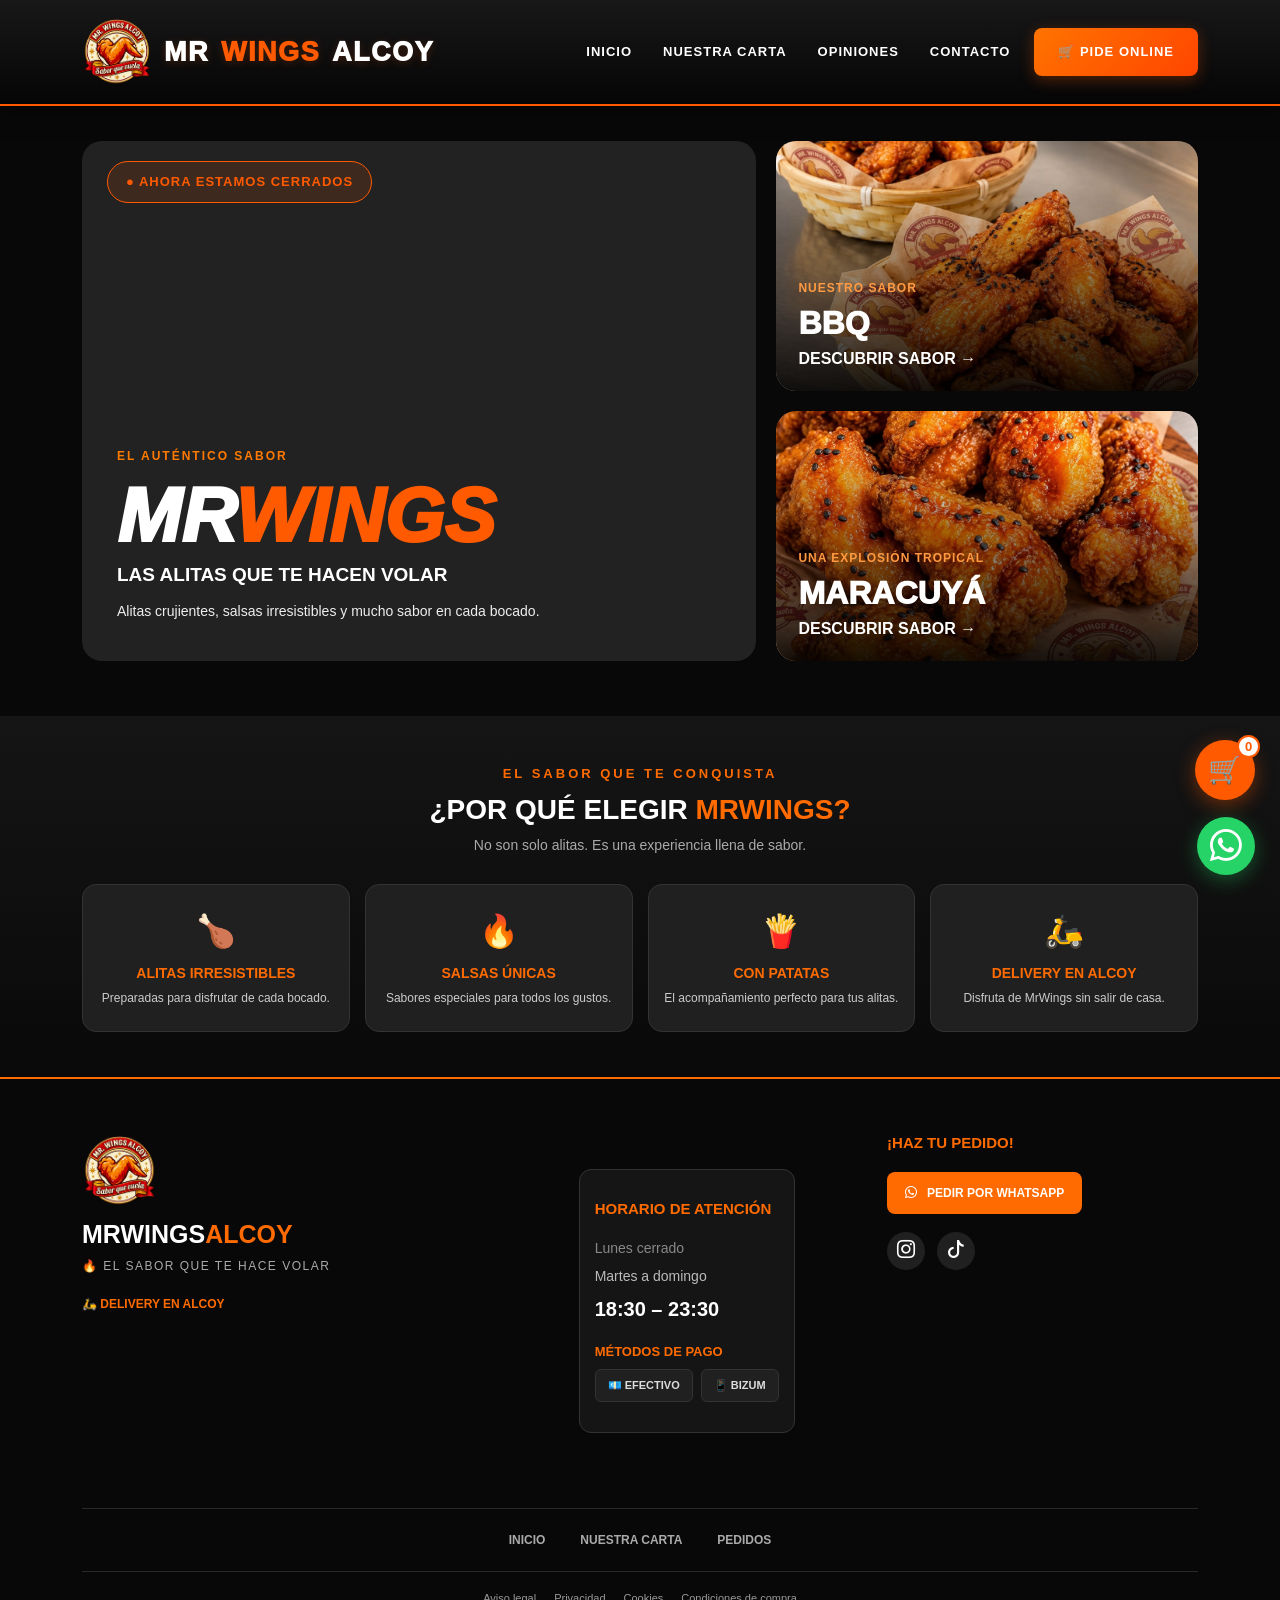
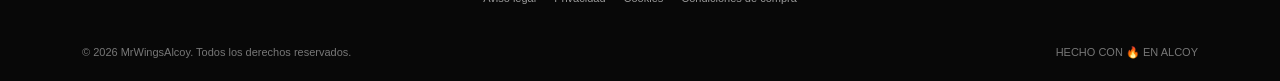
==== commit eeb5e508: "Update index.html" ====
--- a/index.html
+++ b/index.html
@@ -254,9 +254,8 @@
             <!-- MARCA -->
             <div class="footer-brand">
 
-                <img src="img/Logo.png" alt="Logotipo oficial de MrWingsAlcoy, alitas de pollo en Alcoy">
-                     alt="MrWingsAlcoy"
-                     class="footer-logo">
+                <img src="img/Logo.png"
+                class="footer-logo">
 
                 <h3>MRWINGS<span>ALCOY</span></h3>
 
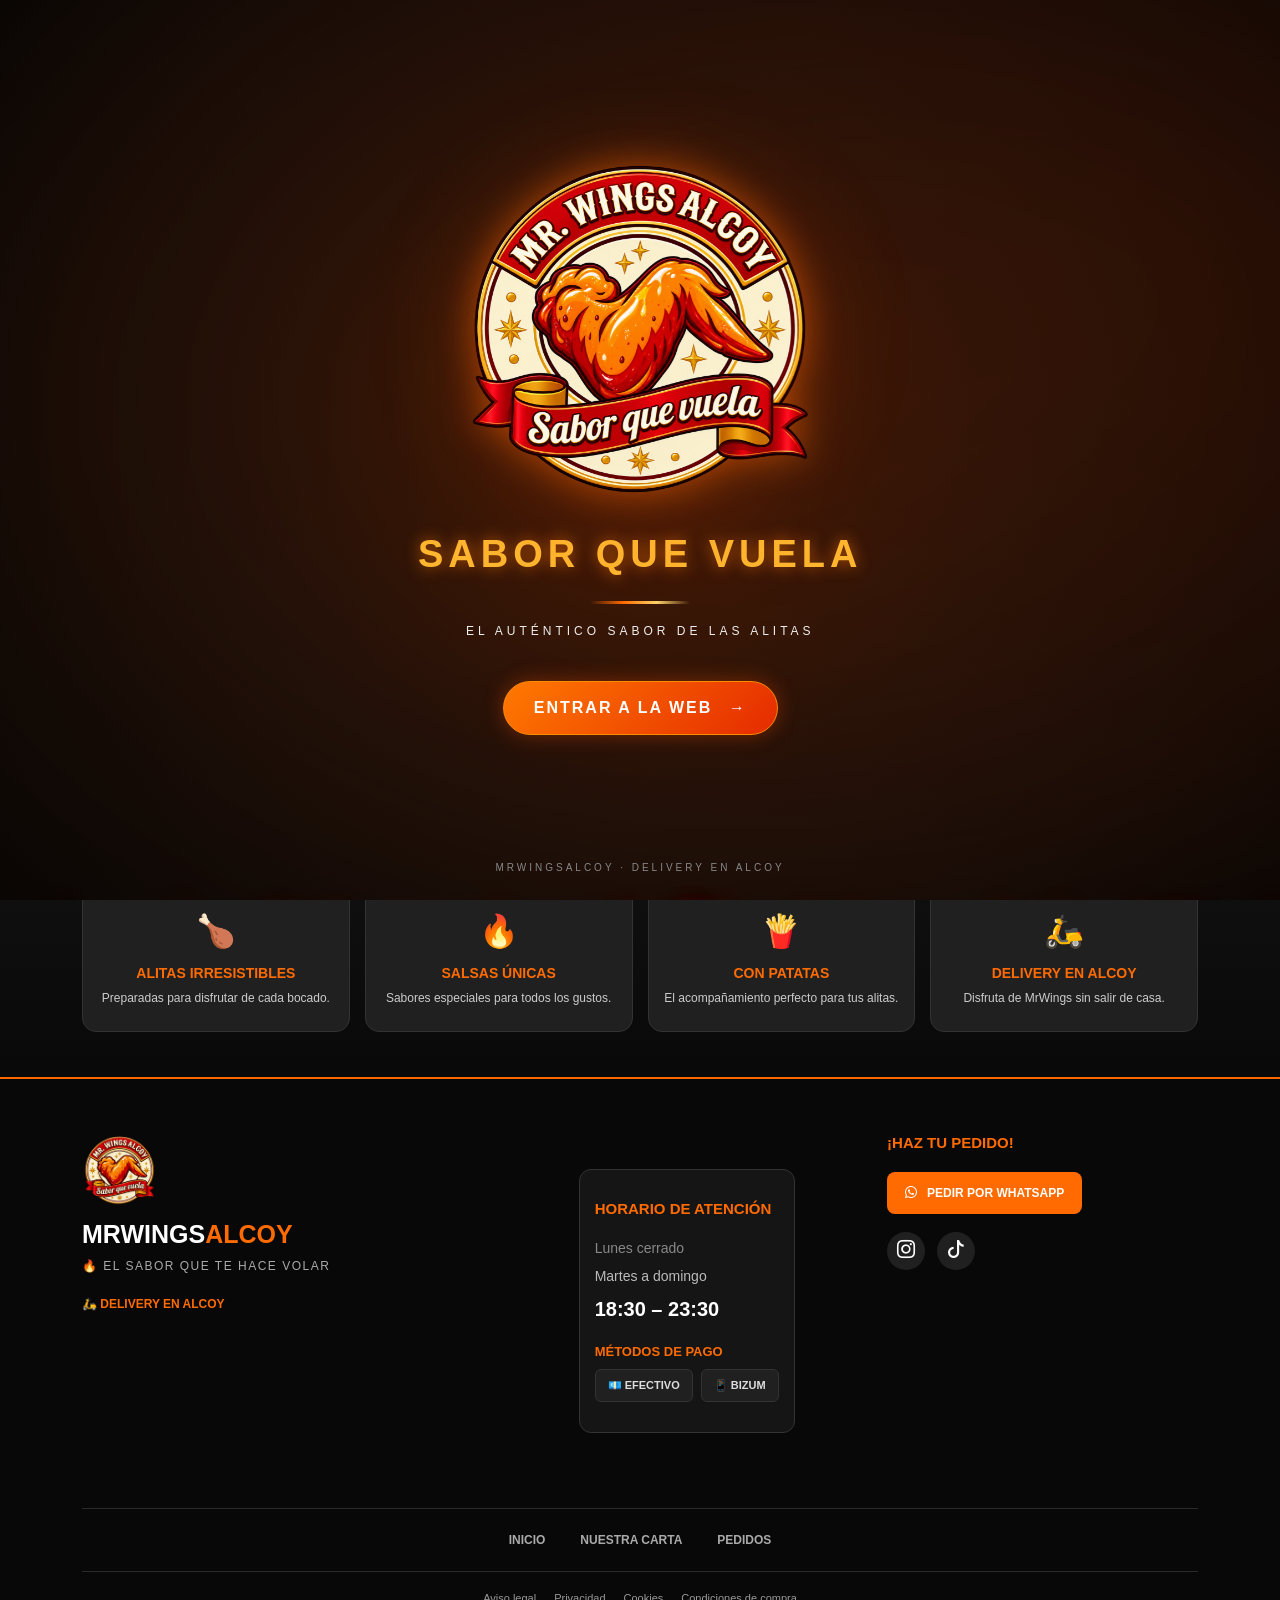
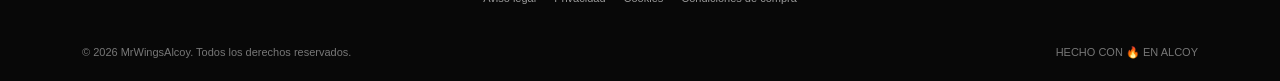
==== commit 0a9e9869: "Add files via upload" ====
--- a/index.html
+++ b/index.html
@@ -21,7 +21,53 @@
 </head>
 
 <body>
-
+<!-- =====================================
+     INTRO CINEMÁTICA MRWINGSALCOY
+===================================== -->
+
+<div id="mrwings-intro" class="mrwings-intro">
+
+    <div class="intro-smoke"></div>
+
+    <div class="intro-particles"></div>
+
+    <div class="intro-content">
+
+        <div class="intro-logo-wrapper">
+
+            <div class="intro-glow"></div>
+
+            <img src="img/Logo.png"
+                 alt="MrWingsAlcoy - Sabor que vuela"
+                 class="intro-logo">
+
+        </div>
+
+        <div class="intro-slogan">
+            SABOR QUE VUELA
+        </div>
+
+        <div class="intro-line"></div>
+
+        <p class="intro-description">
+            EL AUTÉNTICO SABOR DE LAS ALITAS
+        </p>
+
+        <button id="intro-enter" class="intro-enter">
+            ENTRAR A LA WEB
+            <span>→</span>
+        </button>
+
+    </div>
+
+    <div class="intro-bottom">
+        MRWINGSALCOY · DELIVERY EN ALCOY
+    </div>
+
+</div>
+
+<!-- FIN INTRO CINEMÁTICA -->
+ 
 <!-- NAVEGACIÓN -->
 
 <nav class="navbar navbar-expand-lg navbar-dark">
@@ -389,4 +435,4 @@
 <script src="js/script.js"></script>
 
 </body>
-</html>
+</html>
--- a/css/style.css
+++ b/css/style.css
@@ -1263,7 +1263,6 @@
     font-weight: bold;
 }
 
-```css
 /* CAMPOS DEL FORMULARIO */
 #checkout-form input,
 #checkout-form textarea {
@@ -3812,3 +3811,715 @@
         font-size: 10px;
     }
 }
+
+/* =========================================
+   MRWINGSALCOY - RESUMEN DEL PEDIDO
+   FINALIZAR-PEDIDO.HTML
+========================================= */
+
+#checkout-summary .cart-item {
+    display: flex;
+    justify-content: space-between;
+    align-items: center;
+    gap: 12px;
+    padding: 13px 16px;
+    margin-bottom: 9px;
+    background: #202020;
+    border: 1px solid #383838;
+    border-radius: 14px;
+    transition: border-color .25s ease;
+}
+
+#checkout-summary .cart-item:hover {
+    border-color: #ff7900;
+}
+
+#checkout-summary .cart-item > div {
+    flex: 1;
+    min-width: 0;
+}
+
+#checkout-summary .cart-item strong {
+    color: #fff;
+    font-size: 16px;
+    font-weight: 800;
+}
+
+#checkout-summary .cart-item p {
+    color: #aaa;
+    font-size: 13px;
+    margin: 5px 0 0;
+    line-height: 1.4;
+}
+
+#checkout-summary .cart-item > strong {
+    color: #ff8c00;
+    font-size: 16px;
+    white-space: nowrap;
+}
+
+/* TOTAL DEL PEDIDO */
+
+#checkout-summary .checkout-total {
+    display: flex;
+    justify-content: space-between;
+    align-items: center;
+    margin-top: 16px;
+    padding: 17px;
+    background: #ff7900;
+    border-radius: 12px;
+    color: #fff;
+    font-size: 20px;
+}
+
+#checkout-summary .checkout-total strong {
+    color: #fff;
+    font-weight: 900;
+}
+
+/* ADAPTACIÓN A MÓVILES */
+
+@media (max-width: 600px) {
+
+    #checkout-summary .cart-item {
+        padding: 12px;
+        margin-bottom: 8px;
+        border-radius: 11px;
+    }
+
+    #checkout-summary .cart-item strong {
+        font-size: 14px;
+    }
+
+    #checkout-summary .cart-item p {
+        font-size: 12px;
+    }
+
+    #checkout-summary .cart-item > strong {
+        font-size: 15px;
+    }
+
+    #checkout-summary .checkout-total {
+        padding: 15px;
+        font-size: 18px;
+    }
+}
+/* =========================================
+   MRWINGSALCOY - DISEÑO UNIFICADO CHECKOUT
+========================================= */
+
+/* TARJETA DEL RESUMEN */
+
+#checkout-summary {
+    margin-top: 25px;
+    padding: 22px 20px;
+    background: #1c1c1c;
+    border: 1px solid #333;
+    border-radius: 14px;
+}
+
+/* TARJETA DE ENTREGA */
+
+#checkout-form {
+    margin-top: 25px;
+    padding: 22px 20px;
+    background: #1c1c1c;
+    border: 1px solid #333;
+    border-radius: 14px;
+}
+
+/* TÍTULOS UNIFICADOS */
+
+#checkout-summary h2,
+#checkout-delivery h2 {
+    color: #fff;
+    font-size: 25px;
+    font-weight: 800;
+    margin-bottom: 20px;
+}
+
+/* TARJETAS DE PRODUCTOS */
+
+#checkout-summary .cart-item {
+    padding: 12px 14px;
+    margin-bottom: 9px;
+    border-radius: 10px;
+}
+
+/* TOTAL */
+
+#checkout-summary .checkout-total {
+    margin-top: 15px;
+    padding: 15px;
+    border-radius: 10px;
+    font-size: 19px;
+}
+
+/* ETIQUETAS DEL FORMULARIO */
+
+#checkout-form label {
+    color: #fff;
+    font-size: 15px;
+    font-weight: 700;
+    margin: 16px 0 8px;
+}
+
+/* CAMPOS */
+
+#checkout-form input,
+#checkout-form textarea {
+    width: 100%;
+    padding: 14px;
+    background: #101010;
+    color: #fff;
+    border: 1px solid #444;
+    border-radius: 9px;
+    font-size: 15px;
+}
+
+/* BOTÓN WHATSAPP */
+
+#checkout-form button {
+    width: 100%;
+    min-height: 58px;
+    margin-top: 25px;
+    padding: 14px;
+    background: linear-gradient(90deg, #ff8c00, #ff4d00);
+    color: #fff;
+    border: none;
+    border-radius: 10px;
+    font-size: 16px;
+    font-weight: 800;
+    letter-spacing: .3px;
+    transition: .3s ease;
+}
+
+#checkout-form button:active {
+    transform: scale(.98);
+}
+
+/* DISEÑO PARA MÓVILES */
+
+@media (max-width: 600px) {
+
+    #checkout-summary,
+    #checkout-form {
+        padding: 17px 13px;
+        margin-top: 18px;
+        border-radius: 12px;
+    }
+
+    #checkout-summary h2,
+    #checkout-delivery h2 {
+        font-size: 21px;
+        margin-bottom: 17px;
+    }
+
+    #checkout-summary .cart-item strong {
+        font-size: 14px;
+    }
+
+    #checkout-summary .cart-item p {
+        font-size: 13px;
+    }
+
+    #checkout-summary .checkout-total {
+        font-size: 17px;
+        padding: 14px;
+    }
+
+    #checkout-form label {
+        font-size: 14px;
+    }
+
+    #checkout-form input,
+    #checkout-form textarea {
+        font-size: 15px;
+        padding: 13px;
+    }
+
+    #checkout-form button {
+        min-height: 56px;
+        font-size: 15px;
+    }
+}
+/* =========================================
+   BOTÓN VOLVER AL CARRITO
+========================================= */
+
+.checkout-back {
+    margin-bottom: 22px;
+}
+
+.checkout-back a {
+    display: inline-flex;
+    align-items: center;
+    gap: 9px;
+    padding: 12px 18px;
+    background: #202020;
+    color: #fff;
+    border: 1px solid #ff7900;
+    border-radius: 10px;
+    text-decoration: none;
+    font-size: 14px;
+    font-weight: 800;
+    transition: .3s ease;
+}
+
+.checkout-back a:hover {
+    background: #ff7900;
+    color: #fff;
+}
+
+.checkout-back i {
+    font-size: 18px;
+}
+
+@media (max-width: 600px) {
+    .checkout-back {
+        margin-bottom: 18px;
+    }
+
+    .checkout-back a {
+        width: 100%;
+        justify-content: center;
+        padding: 13px;
+        font-size: 14px;
+    }
+}
+/* =========================================
+   MRWINGSALCOY - VENTANA EMERGENTE PRODUCTOS
+========================================= */
+
+.product-modal {
+    display: none;
+    position: fixed;
+    inset: 0;
+    z-index: 9999;
+    background: rgba(0, 0, 0, 0.88);
+    padding: 20px;
+    overflow-y: auto;
+    align-items: center;
+    justify-content: center;
+}
+
+.product-modal-content {
+    position: relative;
+    width: 100%;
+    max-width: 520px;
+    margin: auto;
+    background: #171717;
+    border: 1px solid #ff7900;
+    border-radius: 18px;
+    overflow: hidden;
+    box-shadow: 0 10px 40px rgba(0, 0, 0, 0.7);
+    animation: modalAppear 0.3s ease;
+}
+
+.product-modal-content > img {
+    width: 100%;
+    height: 250px;
+    object-fit: cover;
+    display: block;
+}
+
+.product-modal-info {
+    padding: 22px;
+    color: #fff;
+}
+
+.product-modal-info h2 {
+    color: #ff7900;
+    font-size: 25px;
+    font-weight: 900;
+    text-align: center;
+    margin-bottom: 12px;
+}
+
+.modal-description {
+    color: #ddd;
+    text-align: center;
+    font-size: 14px;
+    line-height: 1.6;
+}
+
+.modal-detail {
+    background: #242424;
+    padding: 15px;
+    border-radius: 12px;
+    margin-top: 15px;
+}
+
+.modal-detail h3,
+.modal-allergens h3 {
+    color: #ff7900;
+    font-size: 15px;
+    font-weight: 800;
+    margin-bottom: 10px;
+}
+
+.modal-detail p,
+.modal-detail li,
+.modal-allergens p {
+    color: #eee;
+    font-size: 13px;
+    line-height: 1.6;
+}
+
+.modal-detail ul {
+    padding-left: 20px;
+    margin-bottom: 0;
+}
+
+.modal-allergens {
+    background: #302117;
+    border: 1px solid #a65b18;
+    padding: 15px;
+    border-radius: 12px;
+    margin-top: 15px;
+}
+
+.modal-allergens p {
+    margin-bottom: 0;
+}
+
+.product-modal-close {
+    position: absolute;
+    top: 10px;
+    right: 12px;
+    z-index: 2;
+    width: 38px;
+    height: 38px;
+    border: none;
+    border-radius: 50%;
+    background: #ff7900;
+    color: #fff;
+    font-size: 28px;
+    line-height: 1;
+    cursor: pointer;
+}
+
+@keyframes modalAppear {
+    from {
+        opacity: 0;
+        transform: translateY(20px);
+    }
+    to {
+        opacity: 1;
+        transform: translateY(0);
+    }
+}
+
+@media (max-width: 600px) {
+    .product-modal {
+        padding: 12px;
+    }
+
+    .product-modal-content > img {
+        height: 210px;
+    }
+
+    .product-modal-info {
+        padding: 17px;
+    }
+}
+/* =========================================
+   INTRO CINEMÁTICA MRWINGSALCOY
+========================================= */
+
+.mrwings-intro {
+    position: fixed;
+    inset: 0;
+    z-index: 99999;
+    display: flex;
+    align-items: center;
+    justify-content: center;
+    overflow: hidden;
+    background: radial-gradient(
+        circle at center,
+        #271006 0%,
+        #100b09 45%,
+        #050505 100%
+    );
+    transition: opacity 1s ease, visibility 1s ease;
+}
+
+.mrwings-intro.hidden {
+    opacity: 0;
+    visibility: hidden;
+    pointer-events: none;
+}
+
+/* HUMO */
+
+.intro-smoke {
+    position: absolute;
+    inset: -50%;
+    background:
+        radial-gradient(ellipse, rgba(255,90,0,.12), transparent 60%),
+        radial-gradient(ellipse at 70% 40%, rgba(160,40,0,.15), transparent 50%);
+    filter: blur(55px);
+    animation: smokeMovement 8s ease-in-out infinite alternate;
+}
+
+@keyframes smokeMovement {
+    from {
+        transform: scale(1) translate(-3%, 2%);
+    }
+    to {
+        transform: scale(1.3) translate(3%, -2%);
+    }
+}
+
+/* CONTENIDO */
+
+.intro-content {
+    position: relative;
+    z-index: 2;
+    text-align: center;
+    padding: 25px;
+    animation: introAppear 1.8s ease forwards;
+}
+
+@keyframes introAppear {
+    from {
+        opacity: 0;
+        transform: translateY(30px) scale(.92);
+    }
+    to {
+        opacity: 1;
+        transform: translateY(0) scale(1);
+    }
+}
+
+/* LOGO */
+
+.intro-logo-wrapper {
+    position: relative;
+    width: min(75vw, 360px);
+    margin: 0 auto 25px;
+}
+
+.intro-glow {
+    position: absolute;
+    inset: 10%;
+    border-radius: 50%;
+    background: #ff5a00;
+    filter: blur(65px);
+    opacity: .35;
+    animation: logoGlow 2.5s infinite alternate;
+}
+
+@keyframes logoGlow {
+    from {
+        opacity: .2;
+        transform: scale(.85);
+    }
+    to {
+        opacity: .6;
+        transform: scale(1.15);
+    }
+}
+
+.intro-logo {
+    position: relative;
+    width: 100%;
+    height: auto;
+    display: block;
+    filter: drop-shadow(0 0 18px rgba(255,100,0,.55));
+    animation: logoReveal 1.8s ease forwards;
+}
+
+@keyframes logoReveal {
+    from {
+        opacity: 0;
+        transform: scale(.7);
+        filter: brightness(0) drop-shadow(0 0 0 transparent);
+    }
+    to {
+        opacity: 1;
+        transform: scale(1);
+        filter: brightness(1) drop-shadow(0 0 18px rgba(255,100,0,.55));
+    }
+}
+
+/* ESLOGAN */
+
+.intro-slogan {
+    color: #ffb52e;
+    font-size: clamp(24px, 5vw, 38px);
+    font-weight: 900;
+    letter-spacing: 5px;
+    text-shadow: 0 0 15px rgba(255,120,0,.7);
+}
+
+.intro-line {
+    width: 100px;
+    height: 3px;
+    margin: 18px auto;
+    background: linear-gradient(90deg, transparent, #ff6a00, #ffd36a, transparent);
+}
+
+.intro-description {
+    color: #eee;
+    font-size: 12px;
+    letter-spacing: 4px;
+}
+
+/* BOTÓN */
+
+.intro-enter {
+    margin-top: 25px;
+    padding: 14px 30px;
+    border: 1px solid #ff8a00;
+    border-radius: 35px;
+    background: linear-gradient(135deg, #ff7900, #e52b00);
+    color: white;
+    font-weight: 900;
+    letter-spacing: 2px;
+    cursor: pointer;
+    box-shadow: 0 0 20px rgba(255,80,0,.35);
+    transition: .3s ease;
+}
+
+.intro-enter:hover {
+    transform: scale(1.07);
+    box-shadow: 0 0 35px rgba(255,100,0,.8);
+}
+
+.intro-enter span {
+    margin-left: 10px;
+}
+
+/* PIE */
+
+.intro-bottom {
+    position: absolute;
+    bottom: 25px;
+    color: #888;
+    font-size: 10px;
+    letter-spacing: 3px;
+}
+
+/* MÓVILES */
+
+@media (max-width: 576px) {
+
+    .intro-logo-wrapper {
+        width: min(78vw, 300px);
+    }
+
+    .intro-slogan {
+        letter-spacing: 3px;
+    }
+
+    .intro-description {
+        font-size: 10px;
+        letter-spacing: 2px;
+    }
+
+}
+
+/* ACCESIBILIDAD */
+
+@media (prefers-reduced-motion: reduce) {
+    .intro-smoke,
+    .intro-glow,
+    .intro-logo,
+    .intro-content {
+        animation: none;
+    }
+}
+/* =========================================
+   PARTÍCULAS DE FUEGO MRWINGSALCOY
+========================================= */
+
+.intro-particles {
+    position: absolute;
+    inset: 0;
+    overflow: hidden;
+    pointer-events: none;
+    z-index: 1;
+}
+
+.fire-particle {
+    position: absolute;
+    bottom: -20px;
+    width: 4px;
+    height: 4px;
+    border-radius: 50%;
+    background: #ff9d00;
+    box-shadow:
+        0 0 8px #ff6600,
+        0 0 15px #ff3300;
+    opacity: 0;
+    animation: fireRise linear infinite;
+}
+
+@keyframes fireRise {
+    0% {
+        transform: translateY(0) scale(.5);
+        opacity: 0;
+    }
+
+    15% {
+        opacity: 1;
+    }
+
+    80% {
+        opacity: .8;
+    }
+
+    100% {
+        transform: translateY(-110vh) translateX(35px) scale(0);
+        opacity: 0;
+    }
+}
+
+.fire-particle:nth-child(3n) {
+    background: #ffdd77;
+    box-shadow: 0 0 12px #ffae00;
+}
+
+.fire-particle:nth-child(4n) {
+    width: 3px;
+    height: 3px;
+    background: #ff3300;
+}
+
+@media (prefers-reduced-motion: reduce) {
+    .fire-particle {
+        animation: none;
+        display: none;
+    }
+}
+/* AJUSTE DE VISIBILIDAD DE PARTÍCULAS */
+
+.intro-particles {
+    position: absolute;
+    inset: 0;
+    z-index: 3;
+    overflow: hidden;
+    pointer-events: none;
+}
+
+.fire-particle {
+    display: block !important;
+    position: absolute;
+    bottom: -20px;
+    width: 6px;
+    height: 6px;
+    background: #ffcc00;
+    border-radius: 50%;
+    box-shadow:
+        0 0 10px #ff9900,
+        0 0 20px #ff4500,
+        0 0 30px #ff2200;
+    opacity: 1;
+    animation: fireRise 5s linear infinite;
+}
+
+.intro-content {
+    position: relative;
+    z-index: 4;
+}
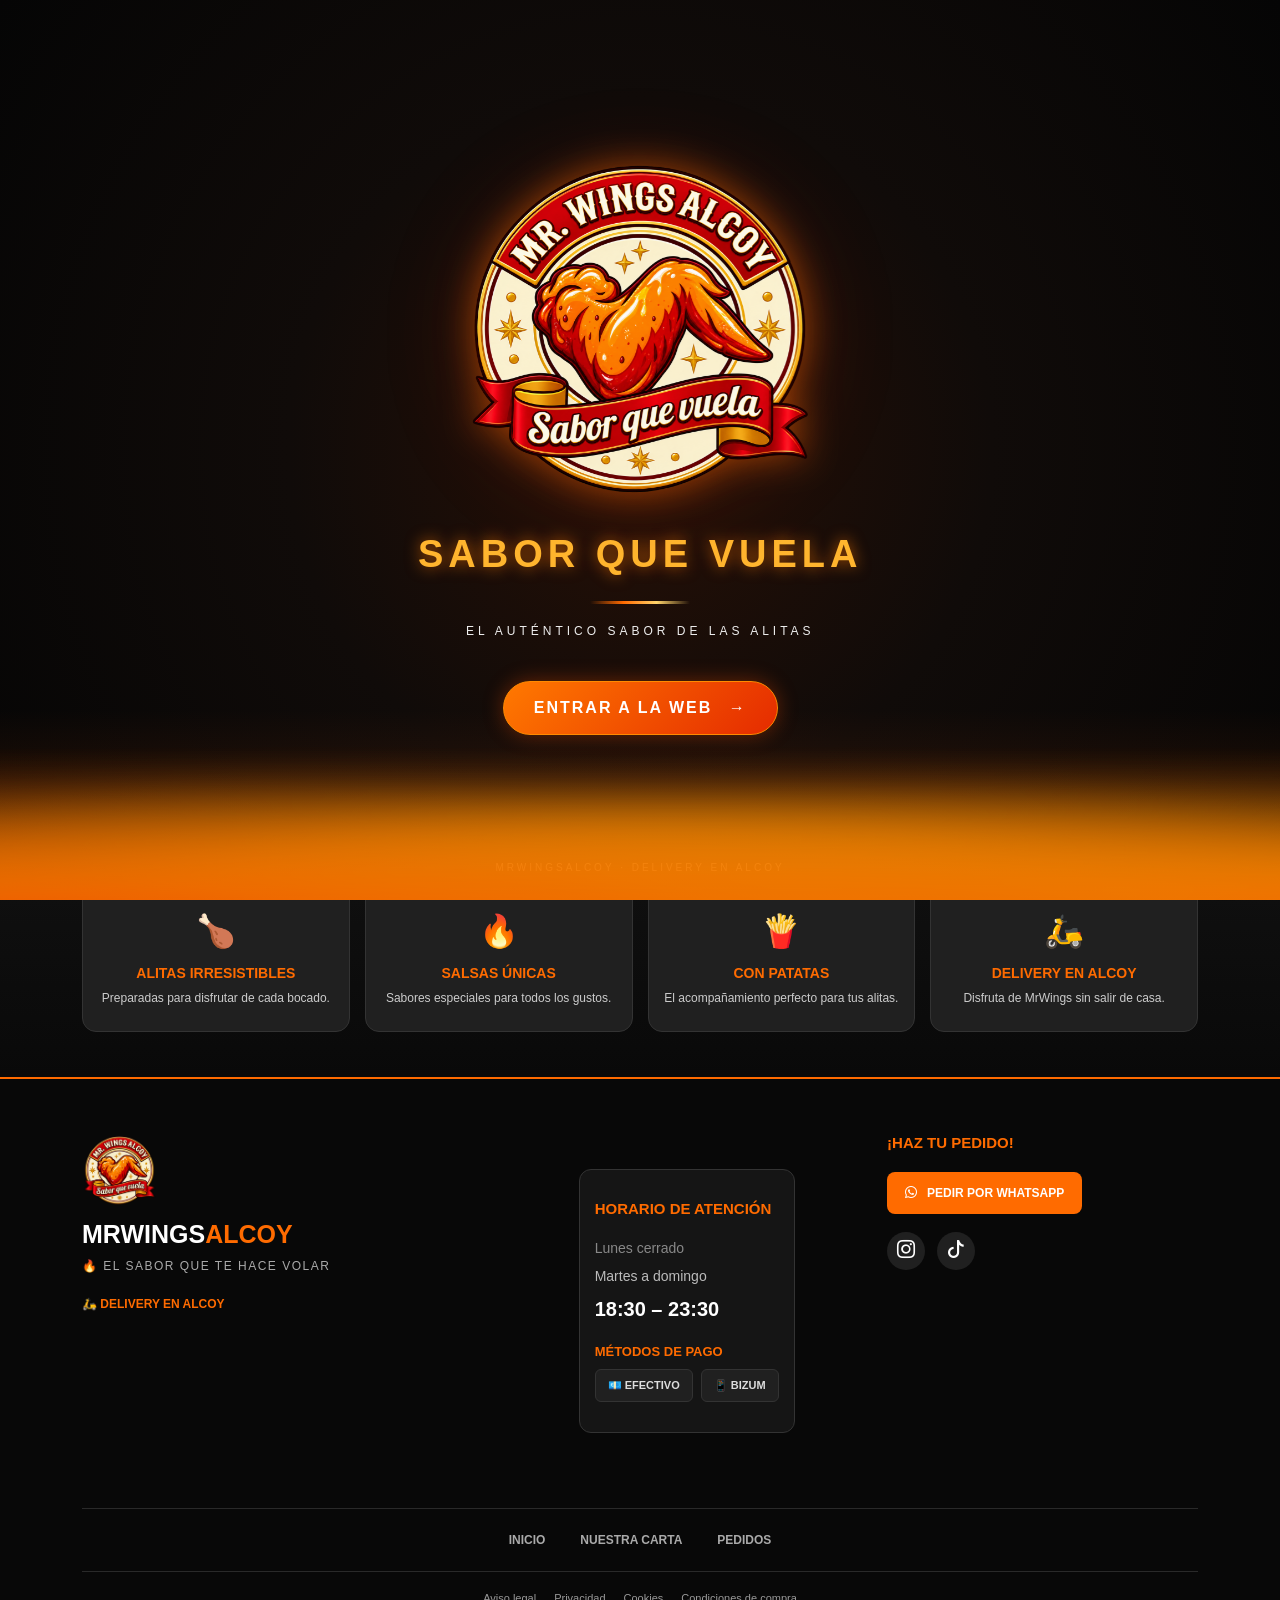
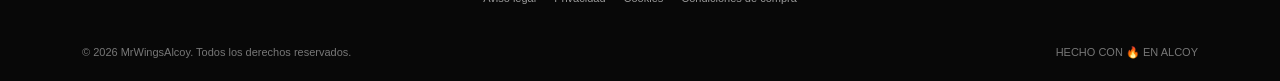
==== commit 85323e0c: "Add files via upload" ====
--- a/index.html
+++ b/index.html
@@ -28,6 +28,8 @@
 <div id="mrwings-intro" class="mrwings-intro">
 
     <div class="intro-smoke"></div>
+    <!-- FUEGO EN LA PARTE INFERIOR -->
+<div class="intro-fire"></div>
 
     <div class="intro-particles"></div>
 
@@ -67,7 +69,7 @@
 </div>
 
 <!-- FIN INTRO CINEMÁTICA -->
- 
+
 <!-- NAVEGACIÓN -->
 
 <nav class="navbar navbar-expand-lg navbar-dark">
--- a/css/style.css
+++ b/css/style.css
@@ -4250,24 +4250,46 @@
     pointer-events: none;
 }
 
-/* HUMO */
+```css
+/* =========================================
+   HUMO CINEMATOGRÁFICO
+========================================= */
 
 .intro-smoke {
     position: absolute;
     inset: -50%;
     background:
-        radial-gradient(ellipse, rgba(255,90,0,.12), transparent 60%),
-        radial-gradient(ellipse at 70% 40%, rgba(160,40,0,.15), transparent 50%);
-    filter: blur(55px);
-    animation: smokeMovement 8s ease-in-out infinite alternate;
+        radial-gradient(
+            ellipse at 30% 50%,
+            rgba(255, 75, 0, .22),
+            transparent 45%
+        ),
+        radial-gradient(
+            ellipse at 70% 35%,
+            rgba(180, 35, 0, .20),
+            transparent 50%
+        ),
+        radial-gradient(
+            ellipse at 50% 75%,
+            rgba(255, 140, 0, .13),
+            transparent 45%
+        );
+    filter: blur(65px);
+    opacity: .9;
+    animation: smokeMovement 12s ease-in-out infinite alternate;
 }
 
 @keyframes smokeMovement {
-    from {
-        transform: scale(1) translate(-3%, 2%);
-    }
-    to {
-        transform: scale(1.3) translate(3%, -2%);
+    0% {
+        transform: scale(1) translate(-4%, 3%) rotate(0deg);
+    }
+
+    50% {
+        transform: scale(1.15) translate(2%, -3%) rotate(5deg);
+    }
+
+    100% {
+        transform: scale(1.3) translate(4%, 2%) rotate(-5deg);
     }
 }
 
@@ -4300,24 +4322,44 @@
     margin: 0 auto 25px;
 }
 
+
 .intro-glow {
     position: absolute;
-    inset: 10%;
+    inset: 5%;
     border-radius: 50%;
-    background: #ff5a00;
-    filter: blur(65px);
-    opacity: .35;
-    animation: logoGlow 2.5s infinite alternate;
+
+    background: radial-gradient(
+        ellipse,
+        rgba(255, 190, 50, .85) 0%,
+        rgba(255, 90, 0, .65) 35%,
+        rgba(220, 35, 0, .35) 60%,
+        transparent 75%
+    );
+
+    filter: blur(55px);
+    opacity: .55;
+
+    animation: logoGlow 3s ease-in-out infinite alternate;
 }
 
 @keyframes logoGlow {
-    from {
-        opacity: .2;
+
+    0% {
+        opacity: .3;
         transform: scale(.85);
-    }
-    to {
-        opacity: .6;
-        transform: scale(1.15);
+        filter: blur(55px);
+    }
+
+    50% {
+        opacity: .8;
+        transform: scale(1.12);
+        filter: blur(65px);
+    }
+
+    100% {
+        opacity: .5;
+        transform: scale(1.25);
+        filter: blur(50px);
     }
 }
 
@@ -4444,7 +4486,7 @@
 
 .fire-particle {
     position: absolute;
-    bottom: -20px;
+    bottom: 0px;
     width: 4px;
     height: 4px;
     border-radius: 50%;
@@ -4457,8 +4499,9 @@
 }
 
 @keyframes fireRise {
+
     0% {
-        transform: translateY(0) scale(.5);
+        transform: translateY(0) translateX(0) scale(0.5);
         opacity: 0;
     }
 
@@ -4466,16 +4509,17 @@
         opacity: 1;
     }
 
-    80% {
-        opacity: .8;
+    50% {
+        transform: translateY(-50vh) translateX(20px) scale(1);
+        opacity: 0.9;
     }
 
     100% {
-        transform: translateY(-110vh) translateX(35px) scale(0);
+        transform: translateY(-100vh) translateX(40px) scale(0);
         opacity: 0;
     }
-}
-
+
+}
 .fire-particle:nth-child(3n) {
     background: #ffdd77;
     box-shadow: 0 0 12px #ffae00;
@@ -4493,33 +4537,108 @@
         display: none;
     }
 }
-/* AJUSTE DE VISIBILIDAD DE PARTÍCULAS */
-
-.intro-particles {
+/* =========================================
+   FUEGO CINEMATOGRÁFICO INFERIOR
+========================================= */
+
+.intro-fire {
+    position: absolute;
+    left: 0;
+    bottom: 0;
+    width: 100%;
+    height: 190px;
+    overflow: hidden;
+    pointer-events: none;
+    z-index: 1;
+
+    background: linear-gradient(
+        to top,
+        rgba(255, 35, 0, .35),
+        rgba(255, 90, 0, .12) 45%,
+        transparent 100%
+    );
+}
+
+/* Llamas principales */
+
+.intro-fire::before {
+    content: "";
+    position: absolute;
+    left: -10%;
+    bottom: -65px;
+    width: 120%;
+    height: 210px;
+
+    background:
+        radial-gradient(
+            ellipse at 10% 100%,
+            #ff3b00 0%,
+            #ff8c00 25%,
+            transparent 65%
+        ),
+        radial-gradient(
+            ellipse at 35% 100%,
+            #ff5e00 0%,
+            #ffb000 30%,
+            transparent 65%
+        ),
+        radial-gradient(
+            ellipse at 60% 100%,
+            #ff3300 0%,
+            #ff9900 30%,
+            transparent 65%
+        ),
+        radial-gradient(
+            ellipse at 85% 100%,
+            #ff4d00 0%,
+            #ffb000 30%,
+            transparent 65%
+        );
+
+    filter: blur(18px);
+    opacity: .85;
+    animation: flamesMovement 2.5s ease-in-out infinite alternate;
+}
+
+/* Resplandor del fuego */
+
+.intro-fire::after {
+    content: "";
     position: absolute;
     inset: 0;
-    z-index: 3;
-    overflow: hidden;
-    pointer-events: none;
-}
-
-.fire-particle {
-    display: block !important;
-    position: absolute;
-    bottom: -20px;
-    width: 6px;
-    height: 6px;
-    background: #ffcc00;
-    border-radius: 50%;
-    box-shadow:
-        0 0 10px #ff9900,
-        0 0 20px #ff4500,
-        0 0 30px #ff2200;
-    opacity: 1;
-    animation: fireRise 5s linear infinite;
-}
-
-.intro-content {
-    position: relative;
-    z-index: 4;
+
+    background: linear-gradient(
+        to top,
+        rgba(255, 80, 0, .35),
+        transparent 80%
+    );
+
+    animation: fireGlow 1.5s ease-in-out infinite alternate;
+}
+
+@keyframes flamesMovement {
+    0% {
+        transform: translateY(12px) scaleX(1);
+        opacity: .65;
+    }
+
+    50% {
+        transform: translateY(-8px) scaleX(1.04);
+        opacity: .9;
+    }
+
+    100% {
+        transform: translateY(5px) scaleX(.97);
+        opacity: .75;
+    }
+}
+
+@keyframes fireGlow {
+    from {
+        opacity: .4;
+    }
+
+    to {
+        opacity: 1;
+    }
 }
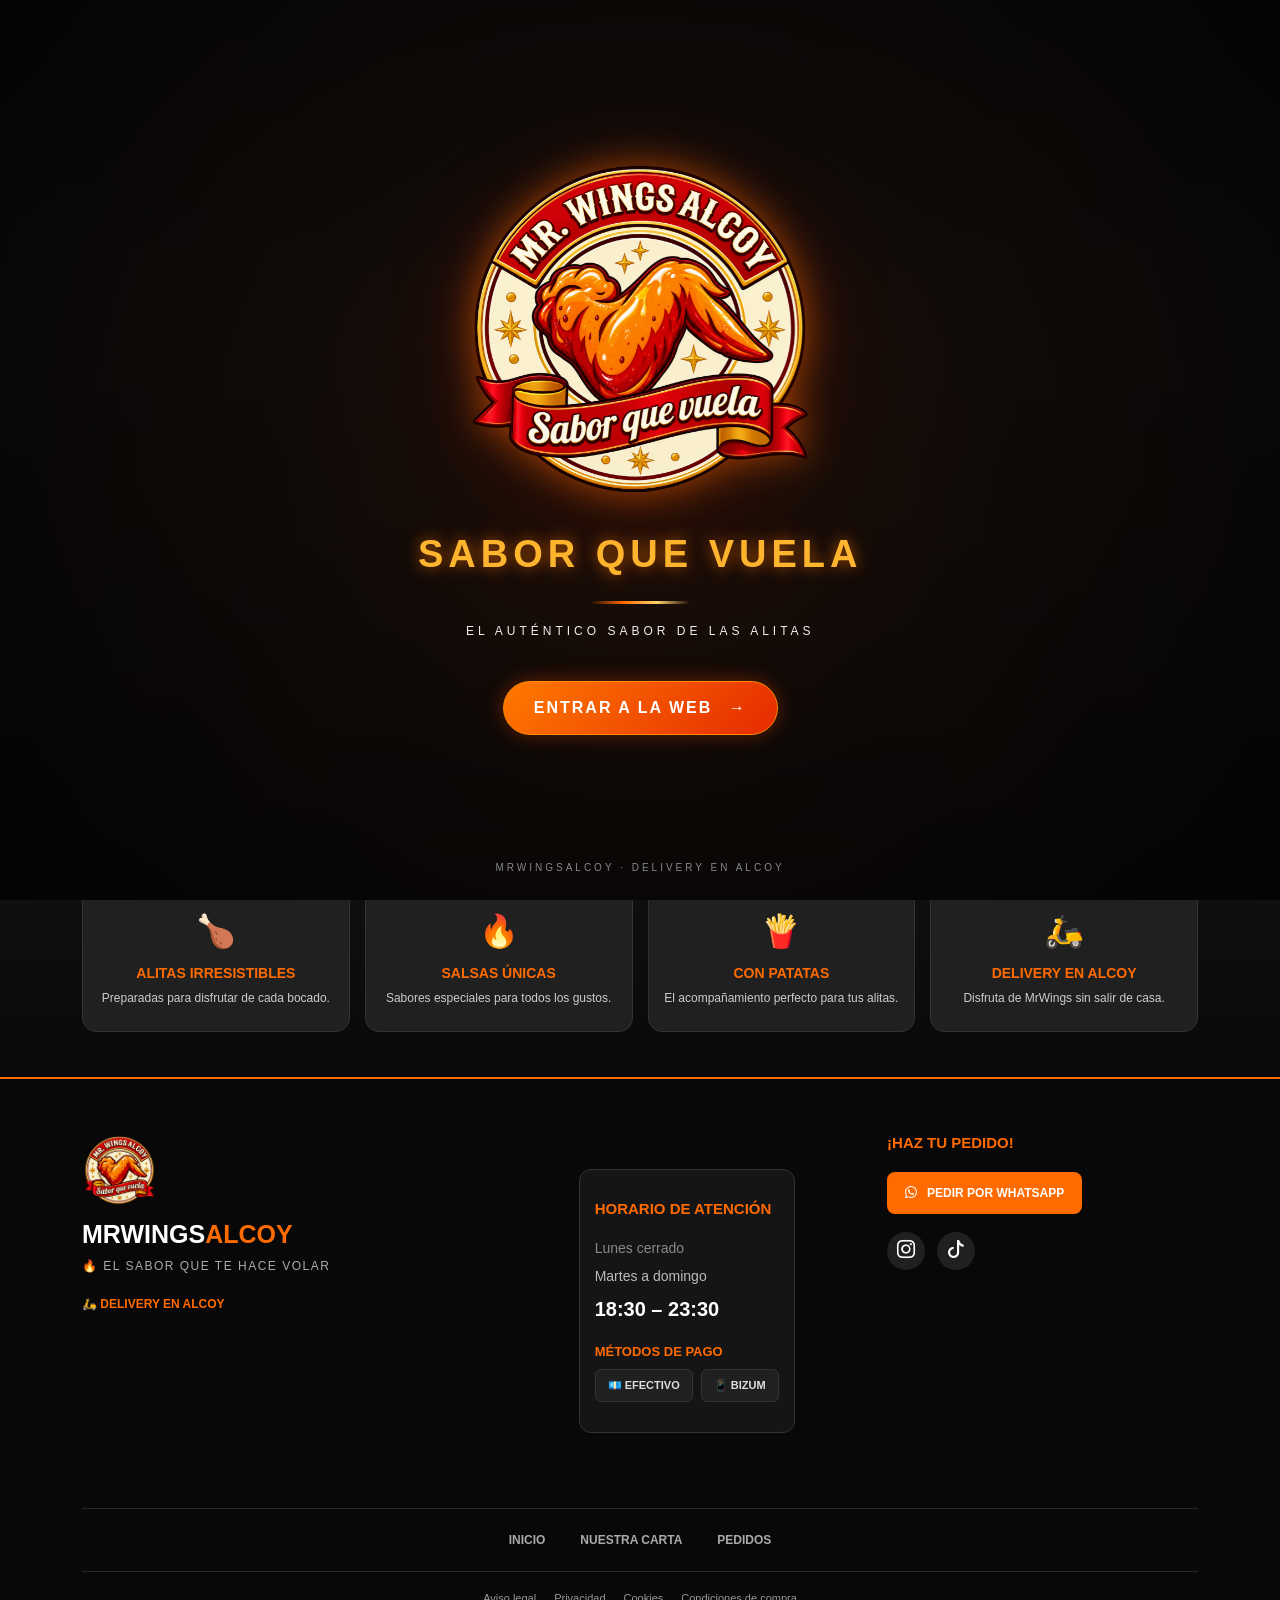
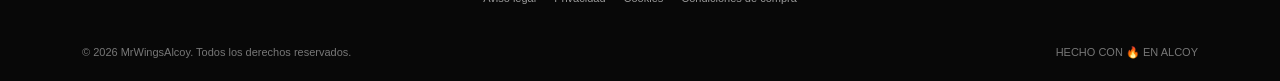
==== commit fbb8612a: "Add files via upload" ====
--- a/index.html
+++ b/index.html
@@ -27,12 +27,16 @@
 
 <div id="mrwings-intro" class="mrwings-intro">
 
-    <div class="intro-smoke"></div>
-    <!-- FUEGO EN LA PARTE INFERIOR -->
-<div class="intro-fire"></div>
-
-    <div class="intro-particles"></div>
-
+    <!-- FONDO DE VÍDEO -->
+    <video class="intro-background-video"
+           autoplay
+           muted
+           loop
+           playsinline>
+        <source src="video/fondo-fuego.mp4" type="video/mp4">
+    </video>
+
+    <!-- CONTENIDO PRINCIPAL -->
     <div class="intro-content">
 
         <div class="intro-logo-wrapper">
@@ -69,7 +73,6 @@
 </div>
 
 <!-- FIN INTRO CINEMÁTICA -->
-
 <!-- NAVEGACIÓN -->
 
 <nav class="navbar navbar-expand-lg navbar-dark">
--- a/css/style.css
+++ b/css/style.css
@@ -4641,4 +4641,49 @@
     to {
         opacity: 1;
     }
+}
+/* =========================================
+   FONDO CINEMATOGRÁFICO EN VÍDEO
+========================================= */
+
+.intro-background-video {
+    position: absolute;
+    inset: 0;
+    width: 100%;
+    height: 100%;
+    object-fit: cover;
+    object-position: center;
+    z-index: 0;
+    pointer-events: none;
+
+    filter: brightness(.75) saturate(1.2);
+}
+
+/* OSCURECER LIGERAMENTE EL FONDO */
+
+.mrwings-intro::after {
+    content: "";
+    position: absolute;
+    inset: 0;
+    z-index: 1;
+    pointer-events: none;
+
+    background: linear-gradient(
+        to bottom,
+        rgba(0, 0, 0, .20),
+        transparent 35%,
+        rgba(0, 0, 0, .35)
+    );
+}
+
+/* CONTENIDO POR DELANTE DEL VÍDEO */
+
+.intro-content {
+    position: relative;
+    z-index: 2;
+}
+
+.intro-bottom {
+    position: absolute;
+    z-index: 2;
 }
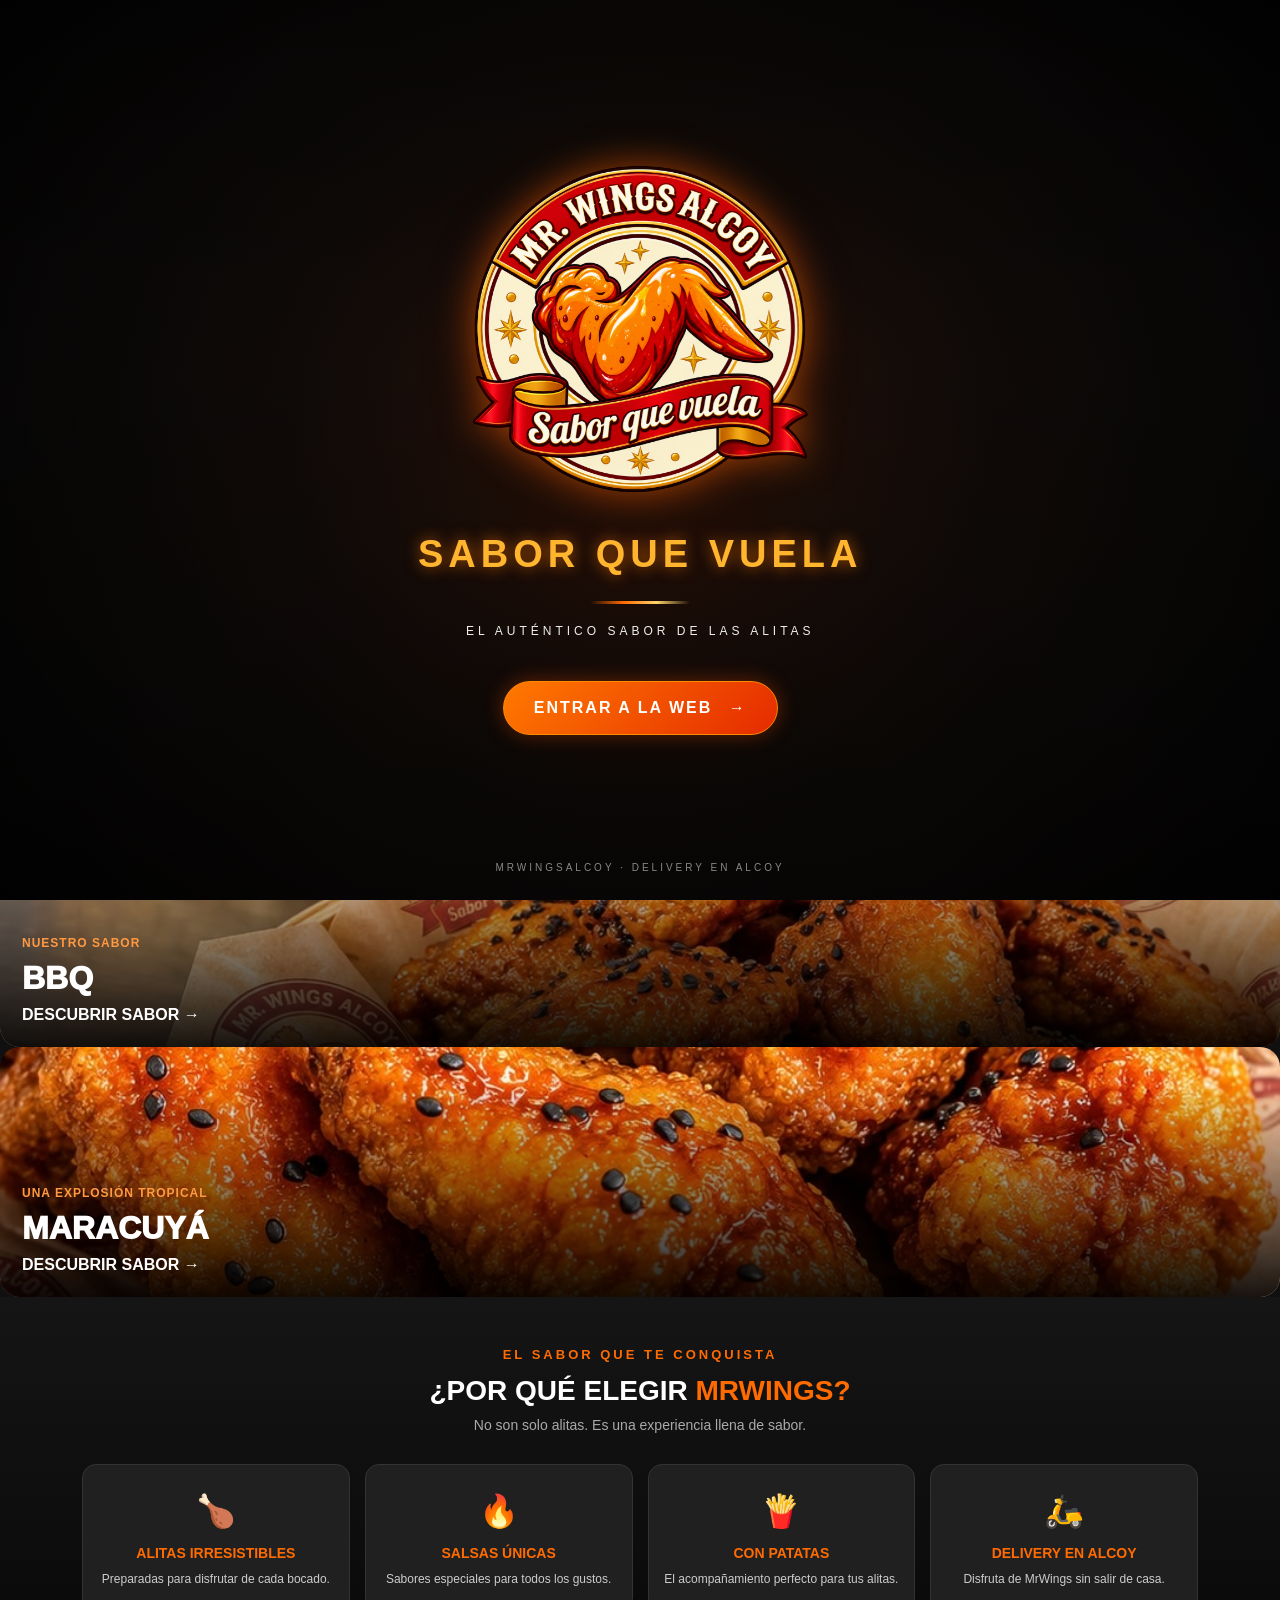
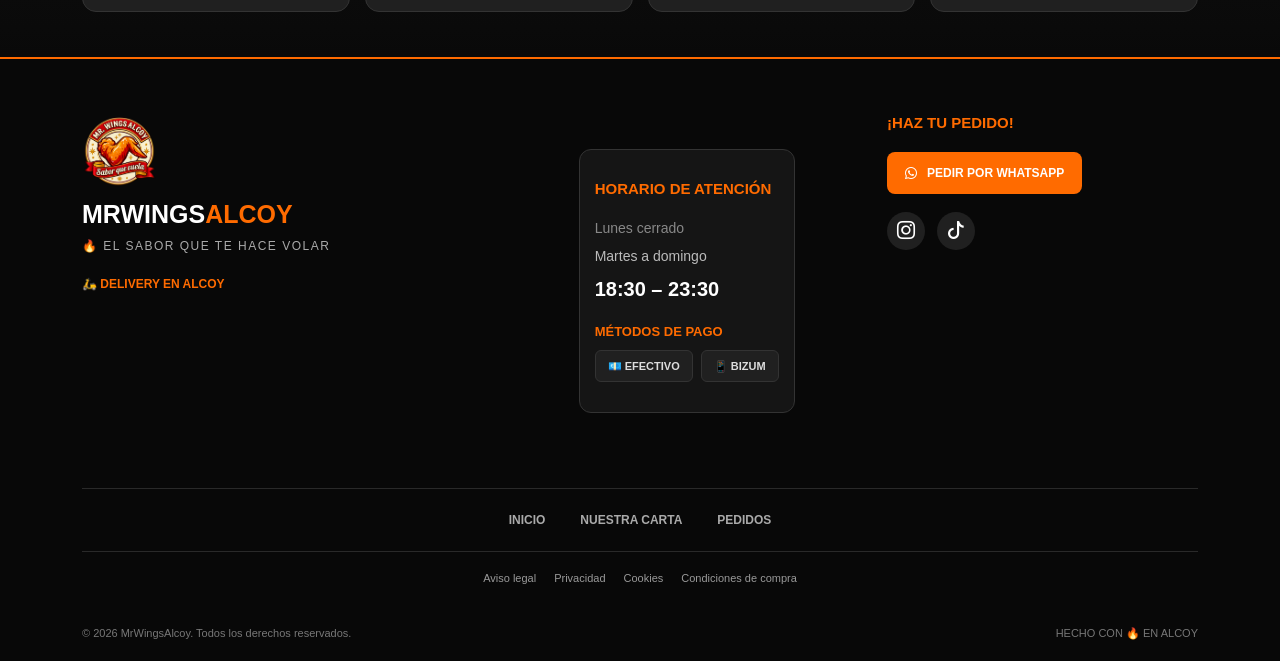
==== commit d2949e9f: "Add files via upload" ====
--- a/index.html
+++ b/index.html
@@ -122,14 +122,29 @@
         </div>
     </div>
 </nav>
-
-
+<!-- BANDA BLACK FRIDAY -->
+<div class="black-friday-marquee">
+    <div class="black-friday-track">
+
+        <span>
+            🔥 BLACK FRIDAY MRWINGSALCOY
+            <strong>10 % DE DESCUENTO EN TODA NUESTRA CARTA</strong>
+            🖤 SOLO DEL 27 AL 29 DE NOVIEMBRE
+            🍗 ¡HAZ TU PEDIDO!
+        </span>
+
+        <span aria-hidden="true">
+            🔥 BLACK FRIDAY MRWINGSALCOY
+            <strong>10 % DE DESCUENTO EN TODA NUESTRA CARTA</strong>
+            🖤 SOLO DEL 27 AL 29 DE NOVIEMBRE
+            🍗 ¡HAZ TU PEDIDO!
+        </span>
+
+    </div>
+</div>
 <!-- PORTADA PROMOCIONAL ESTILO FRANQUICIA -->
-
 <header id="inicio" class="hero">
-
     <div class="container">
-
         <div class="hero-grid">
 
             <!-- PROMOCIÓN PRINCIPAL -->
@@ -170,10 +185,62 @@
 
                 </div>
 
+            
+<div class="hero-main-content">
+
+    <span class="hero-label">EL AUTÉNTICO SABOR</span>
+
+                    <h1>
+    MR<span>WINGS</span>
+    <span class="visually-hidden"> - Alitas de pollo en Alcoy</span>
+</h1>
+
+                    <h2>LAS ALITAS QUE TE HACEN VOLAR</h2>
+
+                    <p>
+                        Alitas crujientes, salsas irresistibles
+                        y mucho sabor en cada bocado.
+                    </p>
+
+                </div>
+
             </div>
 
             <!-- PROMOCIONES SECUNDARIAS -->
             <div class="hero-promotions">
+
+                <div class="hero-promo-card">
+
+                    <img src="img/eslogan2.jpg" alt="Alitas de pollo BBQ a domicilio en Alcoy - MrWingsAlcoy">
+
+                    <div class="hero-promo-content">
+                        <span>NUESTRO SABOR</span>
+                        <h3>BBQ</h3>
+                        <a href="pedidos.html">DESCUBRIR SABOR →</a>
+                    </div>
+
+                </div>
+
+                <div class="hero-promo-card">
+
+                    <img src="img/eslogan1.jpg" alt="Alitas de pollo con salsa de maracuyá en Alcoy - MrWingsAlcoy">
+
+                    <div class="hero-promo-content">
+                        <span>UNA EXPLOSIÓN TROPICAL</span>
+                        <h3>MARACUYÁ</h3>
+                        <a href="pedidos.html">DESCUBRIR SABOR →</a>
+                    </div>
+
+                </div>
+
+            </div>
+
+        </div>
+
+    </div>
+
+</header>
+
 
                 <div class="hero-promo-card">
 
--- a/css/style.css
+++ b/css/style.css
@@ -3858,18 +3858,19 @@
     white-space: nowrap;
 }
 
-/* TOTAL DEL PEDIDO */
+/* TOTAL DEL PEDIDO - ESTILO CARRITO */
 
 #checkout-summary .checkout-total {
-    display: flex;
-    justify-content: space-between;
-    align-items: center;
-    margin-top: 16px;
-    padding: 17px;
-    background: #ff7900;
-    border-radius: 12px;
+    display: block;
+    width: 100%;
+    box-sizing: border-box;
+    margin-top: 12px;
+    padding: 10px 12px;
+    background: #171717;
+    border: 1px solid #333;
+    border-radius: 10px;
     color: #fff;
-    font-size: 20px;
+    font-size: 12px;
 }
 
 #checkout-summary .checkout-total strong {
@@ -3946,15 +3947,20 @@
     border-radius: 10px;
 }
 
-/* TOTAL */
+/* TOTAL - FINALIZAR PEDIDO */
 
 #checkout-summary .checkout-total {
-    margin-top: 15px;
-    padding: 15px;
+    display: block;
+    width: 100%;
+    box-sizing: border-box;
+    margin-top: 12px;
+    padding: 10px 12px;
     border-radius: 10px;
-    font-size: 19px;
-}
-
+    background: #171717;
+    border: 1px solid #333;
+    color: #fff;
+    font-size: 12px;
+}
 /* ETIQUETAS DEL FORMULARIO */
 
 #checkout-form label {
@@ -4323,53 +4329,50 @@
 }
 
 
+/* ILUMINACIÓN CÁLIDA DEL LOGO */
+
 .intro-glow {
     position: absolute;
-    inset: 5%;
+    inset: 8%;
     border-radius: 50%;
 
     background: radial-gradient(
         ellipse,
-        rgba(255, 190, 50, .85) 0%,
-        rgba(255, 90, 0, .65) 35%,
-        rgba(220, 35, 0, .35) 60%,
-        transparent 75%
+        rgba(255, 190, 70, .65) 0%,
+        rgba(255, 100, 15, .38) 40%,
+        rgba(220, 35, 0, .18) 65%,
+        transparent 78%
     );
 
-    filter: blur(55px);
-    opacity: .55;
-
-    animation: logoGlow 3s ease-in-out infinite alternate;
+    filter: blur(45px);
+    opacity: .65;
+
+    animation: logoGlow 4s ease-in-out infinite alternate;
 }
 
 @keyframes logoGlow {
 
     0% {
-        opacity: .3;
-        transform: scale(.85);
-        filter: blur(55px);
-    }
-
-    50% {
-        opacity: .8;
+        opacity: .45;
+        transform: scale(.95);
+    }
+
+    100% {
+        opacity: .75;
         transform: scale(1.12);
-        filter: blur(65px);
-    }
-
-    100% {
-        opacity: .5;
-        transform: scale(1.25);
-        filter: blur(50px);
-    }
-}
-
+    }
+
+}
 .intro-logo {
     position: relative;
+    z-index: 2;
     width: 100%;
     height: auto;
     display: block;
     filter: drop-shadow(0 0 18px rgba(255,100,0,.55));
-    animation: logoReveal 1.8s ease forwards;
+    animation:
+    logoReveal 1.8s ease forwards,
+    logoBreath 5s ease-in-out 1.8s infinite;
 }
 
 @keyframes logoReveal {
@@ -4382,6 +4385,17 @@
         opacity: 1;
         transform: scale(1);
         filter: brightness(1) drop-shadow(0 0 18px rgba(255,100,0,.55));
+    }
+}
+/* RESPIRACIÓN SUAVE DEL LOGO */
+
+@keyframes logoBreath {
+    0%, 100% {
+        transform: scale(1);
+    }
+
+    50% {
+        transform: scale(1.035);
     }
 }
 
@@ -4656,10 +4670,10 @@
     z-index: 0;
     pointer-events: none;
 
-    filter: brightness(.75) saturate(1.2);
-}
-
-/* OSCURECER LIGERAMENTE EL FONDO */
+    filter: brightness(.72) saturate(1.35) contrast(1.20);
+}
+
+/* OSCURECIMIENTO CINEMATOGRÁFICO */
 
 .mrwings-intro::after {
     content: "";
@@ -4668,12 +4682,19 @@
     z-index: 1;
     pointer-events: none;
 
-    background: linear-gradient(
-        to bottom,
-        rgba(0, 0, 0, .20),
-        transparent 35%,
-        rgba(0, 0, 0, .35)
-    );
+    background:
+        radial-gradient(
+            ellipse at center,
+            transparent 25%,
+            rgba(0, 0, 0, .25) 75%,
+            rgba(0, 0, 0, .65) 100%
+        ),
+        linear-gradient(
+            to bottom,
+            rgba(0, 0, 0, .25),
+            transparent 35%,
+            rgba(0, 0, 0, .30)
+        );
 }
 
 /* CONTENIDO POR DELANTE DEL VÍDEO */
@@ -4686,4 +4707,450 @@
 .intro-bottom {
     position: absolute;
     z-index: 2;
+}
+
+/* =================================
+   BLACK FRIDAY - BANDA ANIMADA
+================================= */
+
+.black-friday-marquee {
+    width: 100%;
+    overflow: hidden;
+    background: #080808;
+    border-top: 2px solid #ff5a00;
+    border-bottom: 2px solid #ff5a00;
+    padding: 13px 0;
+    margin-bottom: 25px;
+    white-space: nowrap;
+}
+
+.black-friday-track {
+    display: flex;
+    width: max-content;
+    animation: blackFridayMove 25s linear infinite;
+}
+
+.black-friday-track span {
+    display: flex;
+    align-items: center;
+    gap: 35px;
+    padding-right: 35px;
+    color: #ffffff;
+    font-size: 15px;
+    font-weight: 800;
+    letter-spacing: 1px;
+}
+
+.black-friday-track strong {
+    color: #ff5a00;
+    font-size: 17px;
+}
+
+@keyframes blackFridayMove {
+    from {
+        transform: translateX(0);
+    }
+    to {
+        transform: translateX(-50%);
+    }
+}
+
+@media (max-width: 576px) {
+    .black-friday-track span {
+        font-size: 12px;
+        gap: 20px;
+    }
+
+    .black-friday-track strong {
+        font-size: 14px;
+    }
+}
+
+@media (prefers-reduced-motion: reduce) {
+    .black-friday-track {
+        animation: none;
+    }
+}
+/* RESUMEN DE COMPRA - MRWINGSALCOY */
+
+.checkout-summary {
+    background: #171717;
+    border: 1px solid #333;
+    border-radius: 14px;
+    padding: 20px;
+    margin-top: 20px;
+    color: #fff;
+}
+
+.summary-row,
+.summary-discount {
+    display: flex;
+    justify-content: space-between;
+    align-items: center;
+    gap: 12px;
+    padding: 10px 0;
+    font-size: 15px;
+}
+
+.summary-row {
+    color: #ccc;
+    border-bottom: 1px solid #333;
+}
+
+.summary-discount {
+    color: #ff5a00;
+    font-weight: 800;
+}
+
+.summary-total {
+    display: flex;
+    justify-content: space-between;
+    align-items: center;
+    gap: 12px;
+    margin-top: 12px;
+    padding-top: 16px;
+    border-top: 2px solid #ff5a00;
+}
+
+.summary-total span {
+    font-size: 15px;
+    font-weight: 800;
+    color: #fff;
+}
+
+.summary-total strong {
+    color: #ff5a00;
+    font-size: 25px;
+    font-weight: 900;
+}
+
+.summary-message {
+    margin-top: 15px;
+    padding: 10px;
+    text-align: center;
+    background: rgba(255, 90, 0, 0.12);
+    border-radius: 8px;
+    color: #ff8a45;
+    font-size: 13px;
+    font-weight: 700;
+}
+
+@media (max-width: 480px) {
+    .checkout-summary {
+        padding: 15px;
+    }
+
+    .summary-total strong {
+        font-size: 22px;
+    }
+}
+/* RESUMEN COMPACTO DEL CARRITO */
+
+#cart-total .checkout-summary {
+    padding: 12px 14px;
+    margin-top: 10px;
+    border-radius: 10px;
+}
+
+#cart-total .summary-row,
+#cart-total .summary-discount {
+    padding: 5px 0;
+    font-size: 12px;
+}
+
+#cart-total .summary-total {
+    margin-top: 7px;
+    padding-top: 9px;
+}
+
+#cart-total .summary-total span {
+    font-size: 12px;
+}
+
+#cart-total .summary-total strong {
+    font-size: 19px;
+}
+
+#cart-total .summary-message {
+    margin-top: 9px;
+    padding: 7px;
+    font-size: 11px;
+}
+/* AJUSTE DEL RESUMEN DEL CARRITO */
+
+#cart-total .checkout-summary {
+    width: 100%;
+    padding: 10px 12px;
+    margin: 0;
+    box-sizing: border-box;
+}
+
+#cart-total .summary-row,
+#cart-total .summary-discount,
+#cart-total .summary-total {
+    display: flex;
+    justify-content: space-between;
+    align-items: center;
+    width: 100%;
+    gap: 8px;
+    box-sizing: border-box;
+}
+
+#cart-total .summary-row,
+#cart-total .summary-discount {
+    font-size: 11px;
+    padding: 5px 0;
+}
+
+#cart-total .summary-total {
+    margin-top: 6px;
+    padding-top: 8px;
+}
+
+#cart-total .summary-total span {
+    font-size: 11px;
+}
+
+#cart-total .summary-total strong {
+    font-size: 17px;
+    white-space: nowrap;
+}
+
+#cart-total .summary-row strong,
+#cart-total .summary-discount strong {
+    font-size: 11px;
+    white-space: nowrap;
+}
+
+#cart-total .summary-row span,
+#cart-total .summary-discount span,
+#cart-total .summary-total span {
+    text-align: left;
+}
+
+#cart-total .summary-row strong,
+#cart-total .summary-discount strong,
+#cart-total .summary-total strong {
+    text-align: right;
+}
+/* RESUMEN A TODO EL ANCHO DEL CARRITO */
+
+#cart-drawer #cart-total {
+    display: block;
+    width: 100%;
+    max-width: 100%;
+    box-sizing: border-box;
+    margin: 12px 0;
+    padding: 10px 12px;
+}
+
+#cart-drawer #cart-total .checkout-summary {
+    width: 100%;
+    box-sizing: border-box;
+    margin: 0;
+}
+/* RESUMEN A TODO EL ANCHO - FINALIZAR PEDIDO */
+
+#checkout-total {
+    display: block;
+    width: 100%;
+    max-width: 100%;
+    box-sizing: border-box;
+    margin: 12px 0;
+}
+
+#checkout-total .checkout-summary {
+    display: block;
+    width: 100%;
+    max-width: 100%;
+    box-sizing: border-box;
+    margin: 0;
+}
+
+/* ALINEACIÓN DE IMPORTES */
+
+#checkout-total .summary-row,
+#checkout-total .summary-discount,
+#checkout-total .summary-total {
+    display: flex;
+    justify-content: space-between;
+    align-items: center;
+    width: 100%;
+    box-sizing: border-box;
+    gap: 8px;
+}
+
+#checkout-total .summary-row strong,
+#checkout-total .summary-discount strong,
+#checkout-total .summary-total strong {
+    text-align: right;
+    white-space: nowrap;
+}
+/* RESUMEN FINALIZAR PEDIDO - ESTILO MRWINGSALCOY */
+
+#checkout-summary #checkout-total {
+    display: block;
+    width: 100%;
+    max-width: 100%;
+    box-sizing: border-box;
+    background: #171717;
+    border: 1px solid #333;
+    border-radius: 10px;
+    padding: 10px 12px;
+    margin: 12px 0;
+    color: #fff;
+}
+
+#checkout-total .checkout-summary {
+    width: 100%;
+    padding: 0;
+    margin: 0;
+    box-sizing: border-box;
+}
+
+#checkout-total .summary-row,
+#checkout-total .summary-discount,
+#checkout-total .summary-total {
+    display: flex;
+    justify-content: space-between;
+    align-items: center;
+    width: 100%;
+    gap: 8px;
+    box-sizing: border-box;
+}
+
+#checkout-total .summary-row,
+#checkout-total .summary-discount {
+    font-size: 11px;
+    padding: 5px 0;
+}
+
+#checkout-total .summary-row strong,
+#checkout-total .summary-discount strong {
+    font-size: 11px;
+}
+
+#checkout-total .summary-total {
+    margin-top: 6px;
+    padding-top: 8px;
+    border-top: 1px solid #ff5a00;
+}
+
+#checkout-total .summary-total span {
+    font-size: 12px;
+}
+
+#checkout-total .summary-total strong {
+    color: #ff5a00;
+    font-size: 19px;
+    white-space: nowrap;
+}
+/* IGUALAR RESUMEN CHECKOUT CON CARRITO */
+
+#checkout-summary #checkout-total {
+    display: block !important;
+    width: 100% !important;
+    max-width: 100% !important;
+    padding: 0 !important;
+    margin: 12px 0 !important;
+    background: transparent !important;
+    border: none !important;
+    box-sizing: border-box !important;
+}
+
+#checkout-summary #checkout-total .checkout-summary {
+    display: block !important;
+    width: 100% !important;
+    padding: 12px 14px !important;
+    margin: 0 !important;
+    background: #171717 !important;
+    border: 1px solid #333 !important;
+    border-radius: 10px !important;
+    color: #fff !important;
+    box-sizing: border-box !important;
+}
+
+#checkout-summary #checkout-total .summary-row,
+#checkout-summary #checkout-total .summary-discount,
+#checkout-summary #checkout-total .summary-total {
+    display: flex !important;
+    justify-content: space-between !important;
+    align-items: center !important;
+    width: 100% !important;
+    gap: 8px !important;
+    box-sizing: border-box !important;
+}
+
+#checkout-summary #checkout-total .summary-row,
+#checkout-summary #checkout-total .summary-discount {
+    padding: 5px 0 !important;
+    font-size: 11px !important;
+}
+
+#checkout-summary #checkout-total .summary-total {
+    margin-top: 7px !important;
+    padding-top: 9px !important;
+    border-top: 1px solid #ff5a00 !important;
+}
+
+#checkout-summary #checkout-total .summary-total strong {
+    color: #ff5a00 !important;
+    font-size: 19px !important;
+    white-space: nowrap !important;
+}
+/* TIPOGRAFÍA Y COLORES DEL RESUMEN DE PEDIDO */
+
+#checkout-summary #checkout-total .checkout-summary {
+    background: #171717;
+    border: 1px solid #333;
+    border-radius: 10px;
+    padding: 10px 12px;
+    color: #fff;
+}
+
+/* SUBTOTAL */
+#checkout-summary #checkout-total .summary-row {
+    color: #cccccc;
+    font-size: 11px;
+    padding: 5px 0;
+}
+
+#checkout-summary #checkout-total .summary-row strong {
+    color: #ffffff;
+    font-size: 11px;
+}
+
+/* DESCUENTO BLACK FRIDAY */
+#checkout-summary #checkout-total .summary-discount {
+    color: #ff5a00;
+    font-size: 11px;
+    font-weight: 800;
+    padding: 5px 0;
+}
+
+#checkout-summary #checkout-total .summary-discount strong {
+    color: #ff5a00;
+    font-size: 11px;
+}
+
+/* TOTAL A PAGAR */
+#checkout-summary #checkout-total .summary-total {
+    display: flex;
+    justify-content: space-between;
+    align-items: center;
+    border-top: 1px solid #ff5a00;
+    margin-top: 7px;
+    padding-top: 9px;
+}
+
+#checkout-summary #checkout-total .summary-total span {
+    color: #ffffff;
+    font-size: 12px;
+    font-weight: 800;
+}
+
+#checkout-summary #checkout-total .summary-total strong {
+    color: #ff5a00;
+    font-size: 19px;
+    font-weight: 900;
 }
